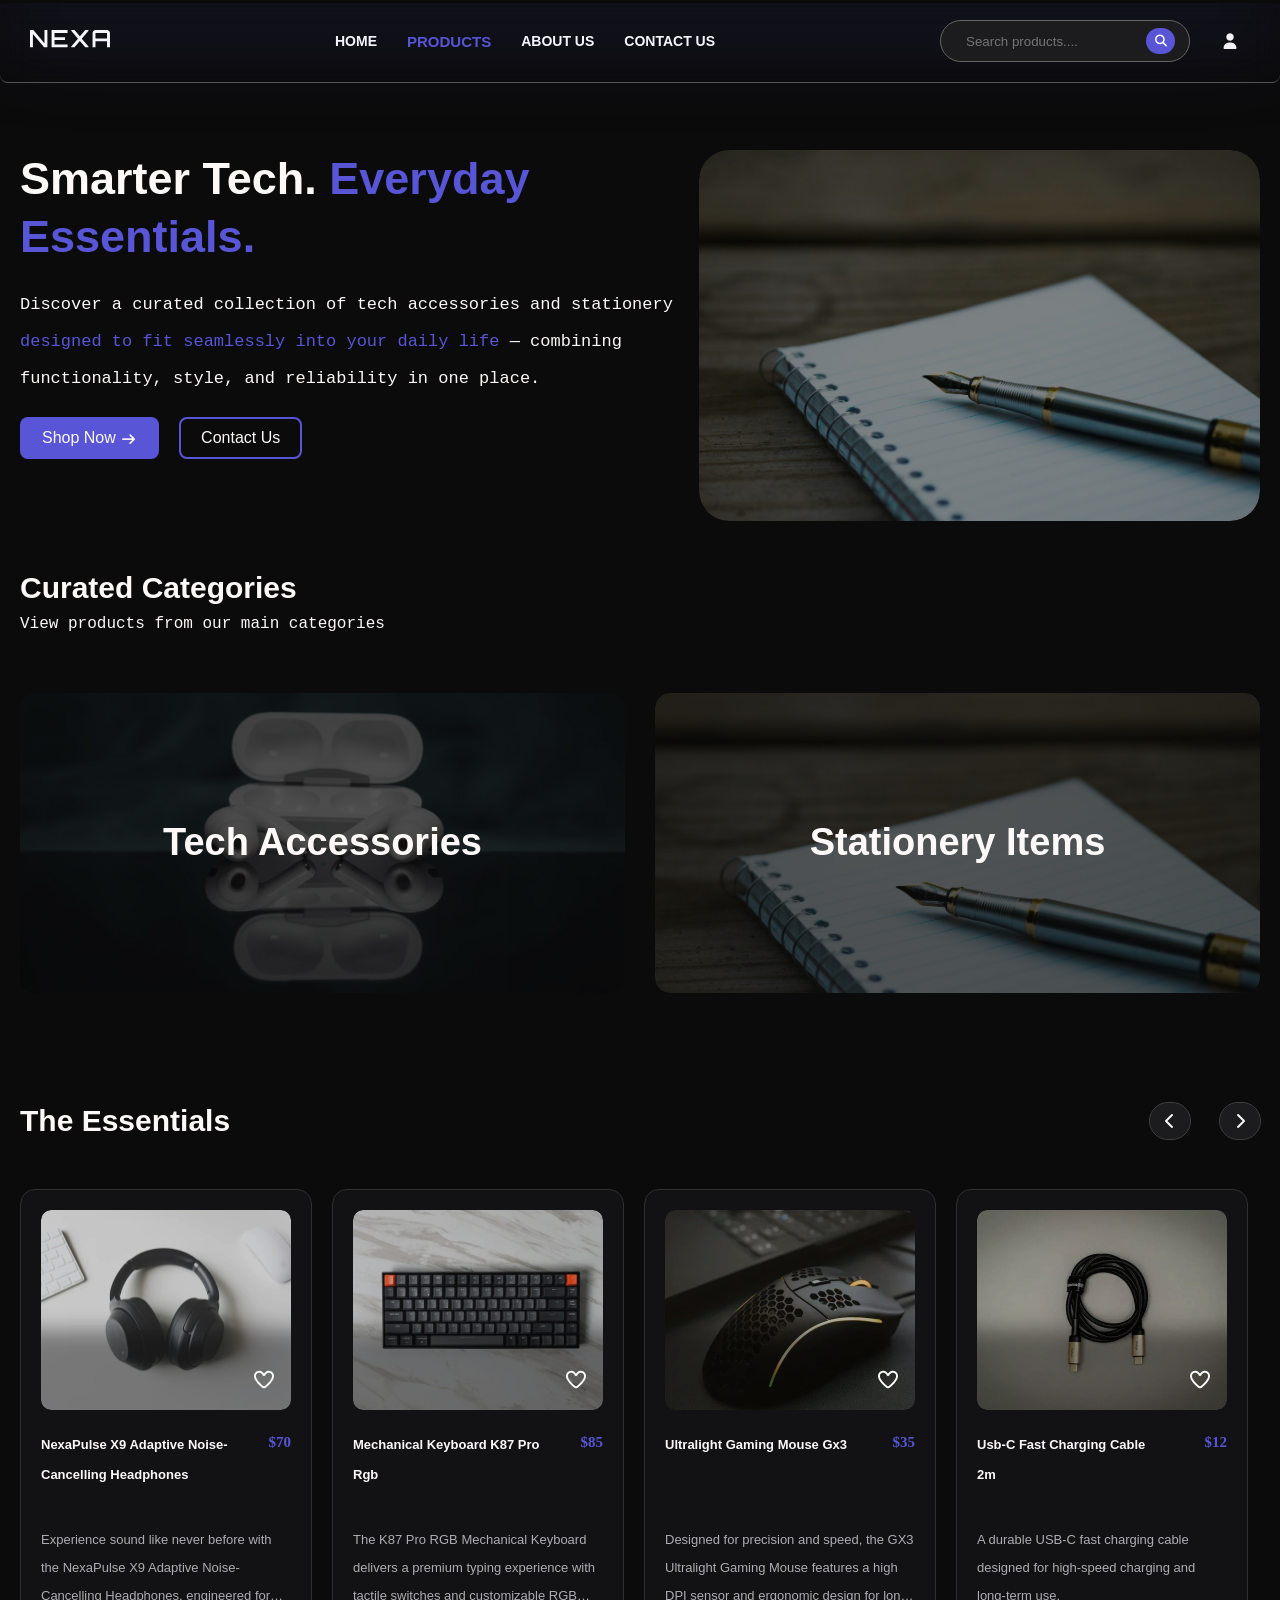
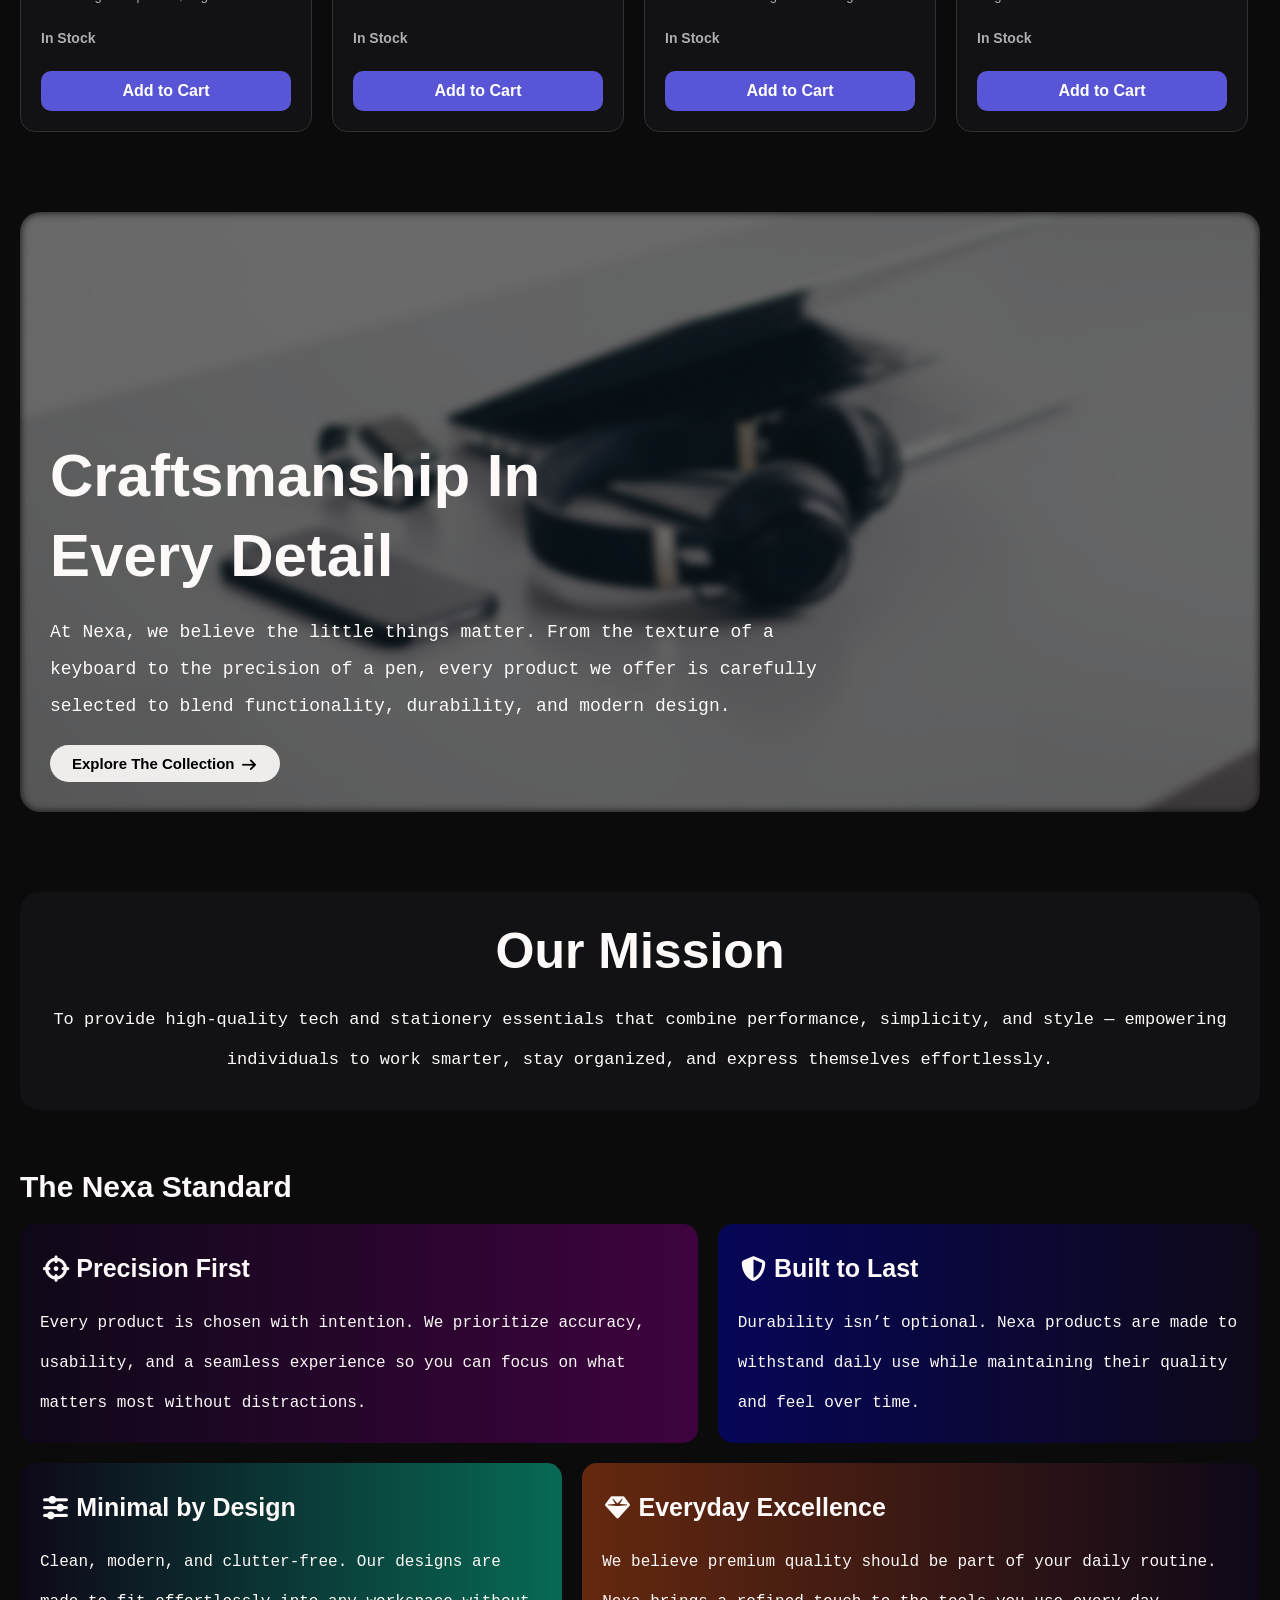
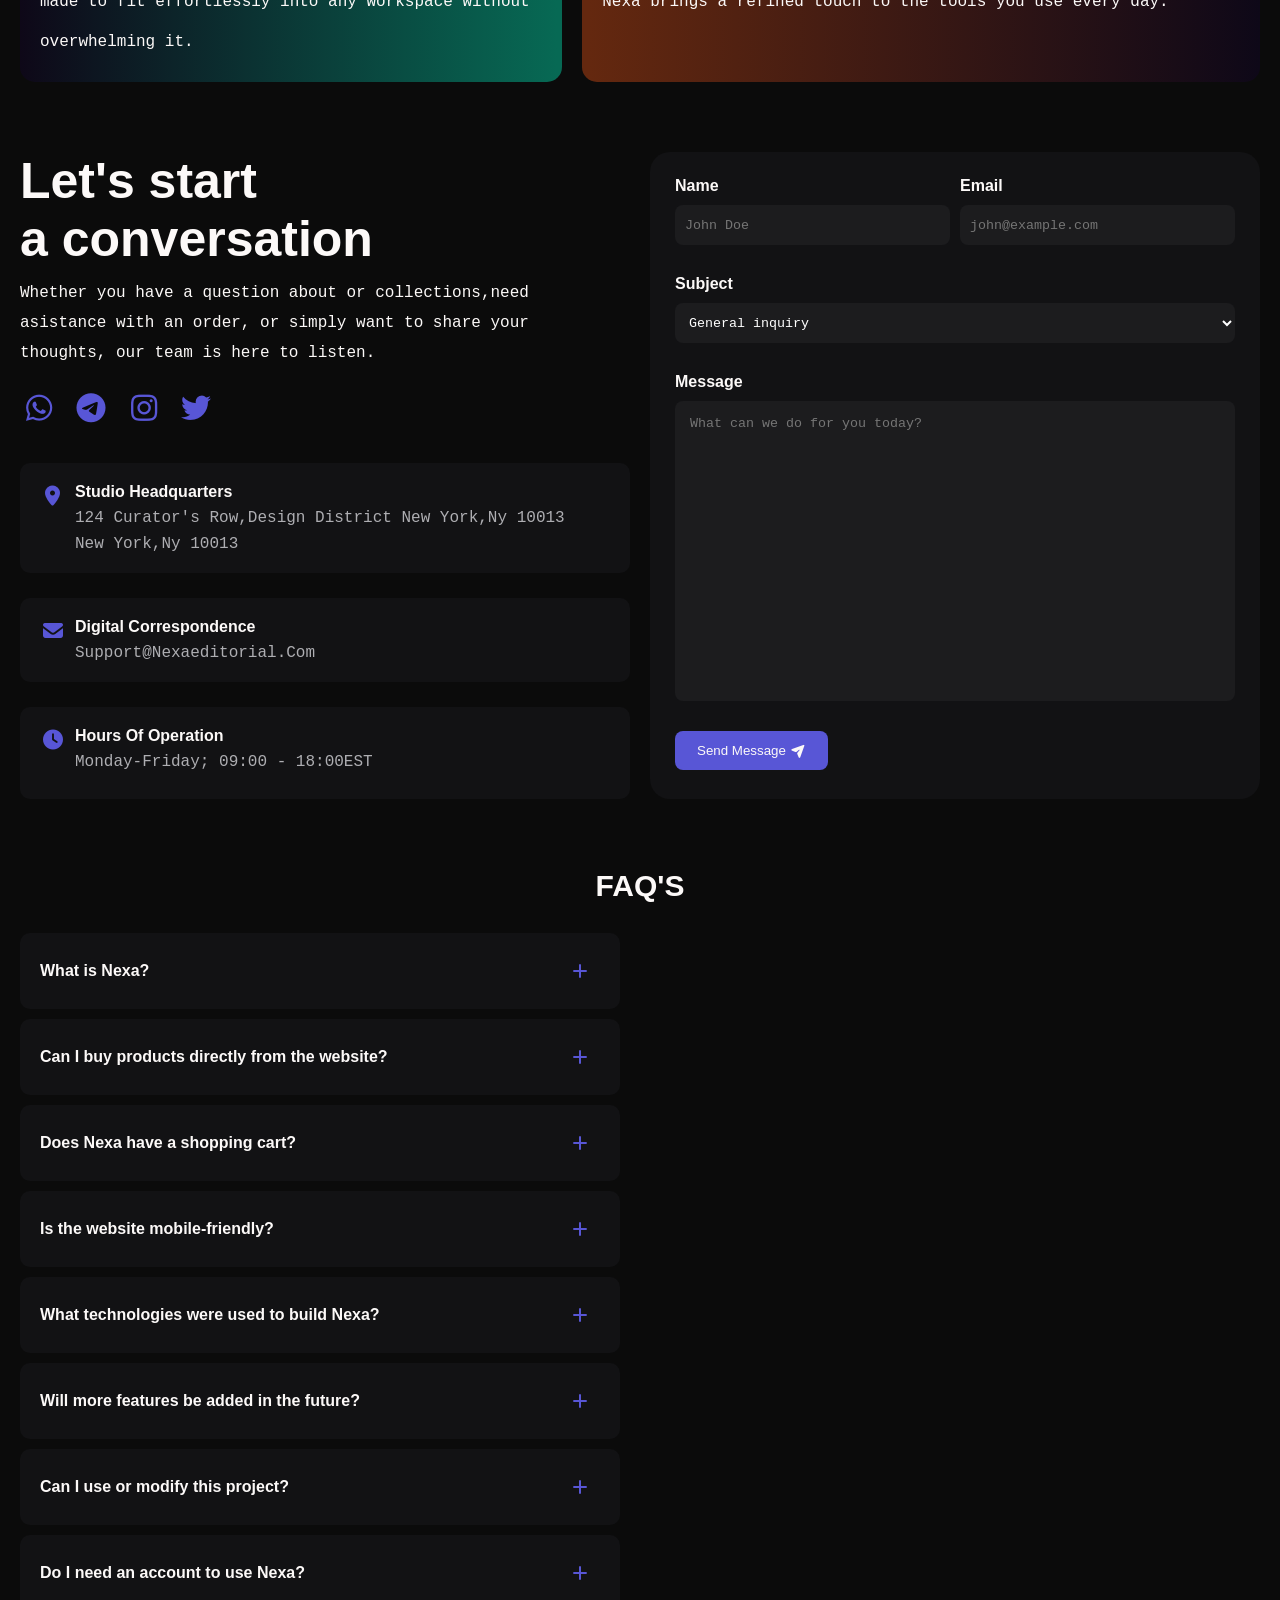
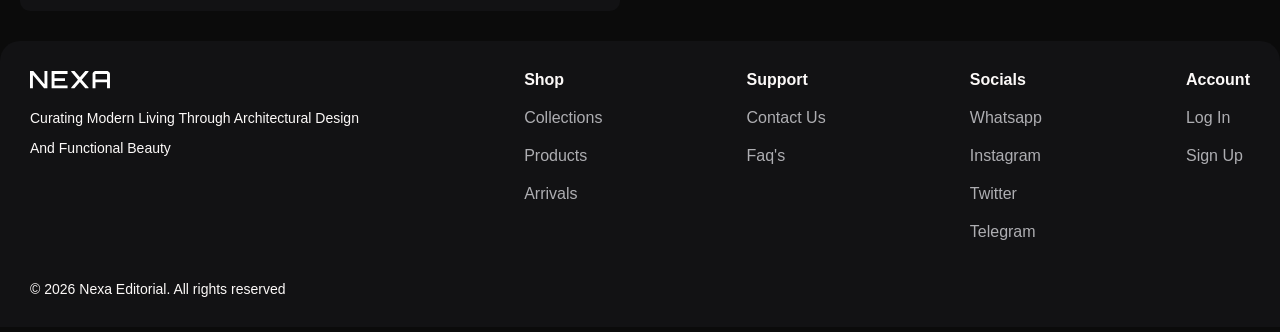
==== index.html @ 54b6c496 "Built sign up authentication system" ====
<!DOCTYPE html>
<html lang="en">

<head>
    <meta charset="UTF-8">
    <meta name="viewport" content="width=device-width, initial-scale=1.0">
    <title>NEXA INDEX</title>
    <link rel="stylesheet" href="FRONTEND/CSS/GLOBAL/style.css">
    <link rel="stylesheet" href="FRONTEND/CSS/GLOBAL/header.css">
    <link rel="stylesheet" href="FRONTEND/CSS/GLOBAL/footer.css">
    <link rel="stylesheet" href="FRONTEND/CSS/GLOBAL/toasts.css">
    <link rel="stylesheet" href="FRONTEND/CSS/CUSTOM/GUEST/index.css">
    <link rel="stylesheet" href="FRONTEND/ASSETS/fontawesome/css/all.min.css">
    <link rel="shortcut icon" href="FRONTEND/ASSETS/IMAGES/favicon-white.svg" type="image/x-icon">
</head>

<body>
    <div class="overlay"></div>
    <header>
        <div class="menu-toggle-mobile"><i class="fas fa-bars"></i></div>
        <div class="top-light"></div>
        <div class="header-left">
            <div class="logo"><a href="index.html"><img src="FRONTEND/ASSETS/IMAGES/nexa-logo.svg" alt=""></a></div>
        </div>
        <div class="header-middle">
            <nav>
                <div class="nav-item" data-section="home">home</div>
                <div class="nav-item" data-section="products">products</div>
                <div class="nav-item" data-section="about-us">about us</div>
                <div class="nav-item" data-section="contact-us">contact us</div>
            </nav>
        </div>
        <div class="header-right">
            <div class="search-bar-container">
                <a class="search-icon-container" href="#">
                    <i class="fas fa-search"></i>
                </a>
                <input type="search" placeholder="Search products...." id="header-search-bar">
            </div>
            <a class="login-icon" href="FRONTEND/PAGES/USER/login.html">
                <i class="fas fa-user"></i>
            </a>
        </div>
    </header>
    <div class="wrapper">
        <main>
            <section id="home-section" data-section="home" class="js-main-sections">
                <div class="left-section">
                    <h1 class="main-header">Smarter Tech. <span>Everyday Essentials.</span></h1>
                    <p class="main-subheader">Discover a curated collection of tech accessories and stationery <span>
                            designed to fit seamlessly into your daily life
                        </span> — combining functionality, style, and reliability in one place.
                    </p>
                    <div class="cta-container">
                        <a class="cta primary-cta" href="FRONTEND/PAGES/USER/login.html">Shop now<i
                                class="fas fa-arrow-right"></i></a>
                        <a class="cta secondary-cta" href="#" id="contact-us-cta">Contact Us</a>
                    </div>
                </div>
                <div class="right-section">
                    <img src="FRONTEND/ASSETS/IMAGES/DESIGN-IMAGES/aaron-burden-xG8IQMqMITM-unsplash.jpg" alt=""
                        class="active-slideshow-image slideshow-images" draggable="false">
                    <img src="FRONTEND/ASSETS/IMAGES/DESIGN-IMAGES/ales-nesetril-Im7lZjxeLhg-unsplash.jpg" alt=""
                        class="slideshow-images" draggable="false">
                    <img src="FRONTEND/ASSETS/IMAGES/DESIGN-IMAGES/christopher-gower-_aXa21cf7rY-unsplash.jpg" alt=""
                        class="slideshow-images" draggable="false">
                    <img src="FRONTEND/ASSETS/IMAGES/DESIGN-IMAGES/indivar-kaushik-gcA0W3OOOts-unsplash.jpg" alt=""
                        class="slideshow-images" draggable="false">
                    <img src="FRONTEND/ASSETS/IMAGES/DESIGN-IMAGES/jeffrey-betts-pUjD3S0XcGc-unsplash.jpg" alt=""
                        class="slideshow-images" draggable="false">
                    <img src="FRONTEND/ASSETS/IMAGES/DESIGN-IMAGES/mert-ceyhan-eSLcqzF707k-unsplash.jpg" alt=""
                        class="slideshow-images" draggable="false">
                    <img src="FRONTEND/ASSETS/IMAGES/DESIGN-IMAGES/mert-ceyhan-LAY19dUD_ro-unsplash.jpg" alt=""
                        class="slideshow-images" draggable="false">
                    <img src="FRONTEND/ASSETS/IMAGES/DESIGN-IMAGES/nerfee-mirandilla-2mBKkeklHbI-unsplash.jpg" alt=""
                        class="slideshow-images" draggable="false">
                    <img src="FRONTEND/ASSETS/IMAGES/DESIGN-IMAGES/omid-armin-gSZCLsE7ysc-unsplash.jpg" alt=""
                        class="slideshow-images" draggable="false">
                    <img src="FRONTEND/ASSETS/IMAGES/DESIGN-IMAGES/rich-tervet-q2GNdFmhxx4-unsplash.jpg" alt=""
                        class="slideshow-images" draggable="false">
                    <img src="FRONTEND/ASSETS/IMAGES/DESIGN-IMAGES/techietech-tech-6ZXP-5-jJts-unsplash.jpg" alt=""
                        class="slideshow-images" draggable="false">
                </div>
            </section>

            <section id="products-section" data-section="products" class="js-main-sections">
                <div id="product-categories-sub-section">
                    <h2 class="section-header">curated categories</h2>
                    <div class="section-subheader">View products from our main categories</div>
                    <div class="product-categories-container">
                        <div class="tech-accessories-container category-container">
                            <img src="FRONTEND/ASSETS/IMAGES/DESIGN-IMAGES/omid-armin-gSZCLsE7ysc-unsplash.jpg" alt=""
                                loading="lazy">
                            <span>tech accessories</span>
                        </div>
                        <div class="line"></div>
                        <div class="stationery-container category-container">
                            <img src="FRONTEND/ASSETS/IMAGES/DESIGN-IMAGES/aaron-burden-xG8IQMqMITM-unsplash.jpg" alt=""
                                loading="lazy">
                            <span>stationery items</span>
                        </div>
                    </div>
                </div>
                <div id="products-grid-sub-section">
                    <div class="section-top">
                        <h3 class="section-header">The Essentials</h3>
                        <div class="grid-controls-container">
                            <div class="arrow" id="arrow-left"><i class="fas fa-chevron-left"></i></div>
                            <div class="arrow" id="arrow-right"><i class="fas fa-chevron-right"></i></div>
                        </div>
                    </div>
                    <div class="products-grid">
                        <div class="product-container">
                            <div class="product-image-container">
                                <img src="FRONTEND/ASSETS/IMAGES/PRODUCT-IMAGES/headphones-3.webp" alt="">
                                <a href="FRONTEND/PAGES/USER/login.html"><i
                                        class="add-to-wishlist-icon far fa-heart"></i></a>
                                <div class="bottom-fade"></div>
                            </div>
                            <div class="product-data-container">
                                <div class="top">
                                    <span class="product-name">nexaPulse x9 adaptive noise-cancelling headphones</span>
                                    <span class="product-price">$70</span>
                                </div>
                                <div class="bottom">
                                    <p class="product-description">
                                        Experience sound like never before with the NexaPulse X9 Adaptive
                                        Noise-Cancelling Headphones, engineered for those who demand precision, depth,
                                        and clarity in every note. Featuring advanced hybrid active noise cancellation,
                                        the X9 intelligently adapts to your environment, filtering out unwanted
                                        background noise whether you're commuting, working, or relaxing at home.
                                    </p>
                                </div>
                            </div>
                            <p class="stock-condition">In Stock</p>
                            <a href="FRONTEND/PAGES/USER/login.html" class="add-to-cart-btn">Add to Cart</a>
                        </div>
                        <div class="product-container">
                            <div class="product-image-container">
                                <img src="FRONTEND/ASSETS/IMAGES/PRODUCT-IMAGES/keyboard-1.webp" alt="">
                                <a href="FRONTEND/PAGES/USER/login.html"><i
                                        class="add-to-wishlist-icon far fa-heart"></i></a>
                                <div class="bottom-fade"></div>
                            </div>
                            <div class="product-data-container">
                                <div class="top">
                                    <span class="product-name">mechanical keyboard k87 pro rgb</span>
                                    <span class="product-price">$85</span>
                                </div>
                                <div class="bottom">
                                    <p class="product-description">
                                        The K87 Pro RGB Mechanical Keyboard delivers a premium typing experience with
                                        tactile switches and customizable RGB lighting. Built for gamers and
                                        professionals alike, it features durable keycaps and a compact layout.
                                    </p>
                                </div>
                            </div>
                            <p class="stock-condition">In Stock</p>
                            <a href="FRONTEND/PAGES/USER/login.html" class="add-to-cart-btn">Add to Cart</a>
                        </div>
                        <div class="product-container">
                            <div class="product-image-container">
                                <img src="FRONTEND/ASSETS/IMAGES/PRODUCT-IMAGES/gaming-mouse-1.webp" alt="">
                                <a href="FRONTEND/PAGES/USER/login.html"><i
                                        class="add-to-wishlist-icon far fa-heart"></i></a>
                                <div class="bottom-fade"></div>
                            </div>
                            <div class="product-data-container">
                                <div class="top">
                                    <span class="product-name">ultralight gaming mouse gx3</span>
                                    <span class="product-price">$35</span>
                                </div>
                                <div class="bottom">
                                    <p class="product-description">
                                        Designed for precision and speed, the GX3 Ultralight Gaming Mouse features a
                                        high DPI sensor and ergonomic design for long sessions.
                                    </p>
                                </div>
                            </div>
                            <p class="stock-condition">In Stock</p>
                            <a href="FRONTEND/PAGES/USER/login.html" class="add-to-cart-btn">Add to Cart</a>
                        </div>
                        <div class="product-container">
                            <div class="product-image-container">
                                <img src="FRONTEND/ASSETS/IMAGES/PRODUCT-IMAGES/type-c-cord-1.webp" alt="">
                                <a href="FRONTEND/PAGES/USER/login.html"><i
                                        class="add-to-wishlist-icon far fa-heart"></i></a>
                                <div class="bottom-fade"></div>
                            </div>
                            <div class="product-data-container">
                                <div class="top">
                                    <span class="product-name">usb-c fast charging cable 2m</span>
                                    <span class="product-price">$12</span>
                                </div>
                                <div class="bottom">
                                    <p class="product-description">
                                        A durable USB-C fast charging cable designed for high-speed charging and
                                        long-term use.
                                    </p>
                                </div>
                            </div>
                            <p class="stock-condition">In Stock</p>
                            <a href="FRONTEND/PAGES/USER/login.html" class="add-to-cart-btn">Add to Cart</a>
                        </div>
                        <div class="product-container">
                            <div class="product-image-container">
                                <img src="FRONTEND/ASSETS/IMAGES/PRODUCT-IMAGES/bluetooth-speaker-1.webp" alt="">
                                <a href="FRONTEND/PAGES/USER/login.html"><i
                                        class="add-to-wishlist-icon far fa-heart"></i></a>
                                <div class="bottom-fade"></div>
                            </div>
                            <div class="product-data-container">
                                <div class="top">
                                    <span class="product-name">portable bluetooth speaker mini bass</span>
                                    <span class="product-price">$55</span>
                                </div>
                                <div class="bottom">
                                    <p class="product-description">
                                        Compact yet powerful, this speaker delivers rich sound and deep bass, perfect
                                        for travel.
                                    </p>
                                </div>
                            </div>
                            <p class="stock-condition">In Stock</p>
                            <a href="FRONTEND/PAGES/USER/login.html" class="add-to-cart-btn">Add to Cart</a>
                        </div>
                        <div class="product-container">
                            <div class="product-image-container">
                                <img src="FRONTEND/ASSETS/IMAGES/PRODUCT-IMAGES/desk-organizer-1.webp" alt="">
                                <a href="FRONTEND/PAGES/USER/login.html"><i
                                        class="add-to-wishlist-icon far fa-heart"></i></a>
                                <div class="bottom-fade"></div>
                            </div>
                            <div class="product-data-container">
                                <div class="top">
                                    <span class="product-name">desk organizer multi compartment</span>
                                    <span class="product-price">$18</span>
                                </div>
                                <div class="bottom">
                                    <p class="product-description">
                                        Multi-compartment organizer to keep your desk neat.
                                    </p>
                                </div>
                            </div>
                            <p class="stock-condition">In Stock</p>
                            <a href="FRONTEND/PAGES/USER/login.html" class="add-to-cart-btn">Add to Cart</a>
                        </div>
                    </div>
                </div>
            </section>

            <section id="about-us-section" data-section="about-us" class="js-main-sections">
                <div id="company-description-sub-section">
                    <img src="FRONTEND/ASSETS/IMAGES/DESIGN-IMAGES/christopher-gower-_aXa21cf7rY-unsplash.jpg"
                        alt="background-image">
                    <p id="company-description-header">craftsmanship in every detail</p>
                    <span id="company-description-sub-header">At Nexa, we believe the little things matter. From the
                        texture of a keyboard to the precision of a pen, every product we offer is carefully selected to
                        blend functionality, durability, and modern design.</span>
                    <a href="#" class="alternate-cta explore-collection-button">explore the collection <i
                            class="fas fa-arrow-right"></i></a>
                </div>
                <div id="our-mission-sub-section">
                    <p>our mission</p>
                    <span>
                        To provide high-quality tech and stationery essentials that combine performance, simplicity, and
                        style — empowering individuals to work smarter, stay organized, and express themselves
                        effortlessly.
                    </span>
                </div>
                <div id="nexa-standard-sub-section">
                    <div class="section-header">the nexa standard</div>
                    <div class="top">
                        <div class="nexa-standard-sub-section-card" id="precision-first-card">
                            <div><i class="fas fa-crosshairs"></i>Precision First</div>
                            <span>Every product is chosen with intention. We prioritize accuracy, usability, and a
                                seamless experience so you can focus on what matters most without distractions.</span>
                        </div>
                        <div class="nexa-standard-sub-section-card" id="built-to-last-card">
                            <div><i class="fas fa-shield-halved"></i>Built to Last</div>
                            <span>Durability isn’t optional. Nexa products are made to withstand daily use while
                                maintaining their quality and feel over time.</span>
                        </div>
                    </div>
                    <div class="bottom">
                        <div class="nexa-standard-sub-section-card" id="minimal-by-design-card">
                            <div><i class="fas fa-sliders"></i>Minimal by Design</div>
                            <span>Clean, modern, and clutter-free. Our designs are made to fit effortlessly into any
                                workspace without overwhelming it.</span>
                        </div>
                        <div class="nexa-standard-sub-section-card" id="everyday-excellence-card">
                            <div><i class="fas fa-gem"></i>Everyday Excellence</div>
                            <span>We believe premium quality should be part of your daily routine. Nexa brings a refined
                                touch to the tools you use every day.</span>
                        </div>
                    </div>
                </div>
            </section>

            <section id="contact-us-section" data-section="contact-us" class="js-main-sections">
                <div class="left-section">
                    <div class="top">
                        <h6 class="contact-us-form-header">
                            Let's start <br> a conversation
                        </h6>
                        <p class="contact-us-form-sub-header">Whether you have a question about or collections,need
                            asistance with an order, or simply want to share your thoughts, our team is here to listen.
                        </p>
                        <div class="contact-brand-icons">
                            <i class="fab fa-whatsapp"></i>
                            <i class="fab fa-telegram"></i>
                            <i class="fab fa-instagram"></i>
                            <i class="fab fa-twitter"></i>
                        </div>
                    </div>
                    <div class="bottom">
                        <div class="contact-field-container">
                            <div class="contact icon"><i class="fas fa-location-dot"></i></div>
                            <div class="contact-field-information">
                                <div class="contact-field-information-header">Studio Headquarters</div>
                                <span>124 curator's row,design district new york,ny 10013</span>
                                <span>new york,ny 10013</span>
                            </div>
                        </div>
                        <div class="contact-field-container">
                            <div class="contact icon"><i class="fas fa-envelope"></i></div>
                            <div class="contact-field-information">
                                <div class="contact-field-information-header">digital correspondence</div>
                                <span>support@nexaeditorial.com</span>
                            </div>
                        </div>
                        <div class="contact-field-container">
                            <div class="contact icon"><i class="fas fa-clock"></i></div>
                            <div class="contact-field-information">
                                <div class="contact-field-information-header">hours of operation</div>
                                <span>monday-friday; 09:00 - 18:00EST</span>
                                <span></span>
                            </div>
                        </div>
                    </div>
                </div>
                <div class="right-section">
                    <form action="#">
                        <div class="form-top">
                            <div class="contact-form-input-field-container">
                                <label for="name">name</label>
                                <input type="text" placeholder="John Doe" required>
                            </div>
                            <div class="contact-form-input-field-container">
                                <label for="email">email</label>
                                <input type="email" placeholder="john@example.com" required>
                            </div>
                        </div>
                        <div class="contact-form-input-field-container">
                            <label for="subject">subject</label>
                            <select name="subjet" id="">
                                <option value="general-inquiry" selected>General inquiry</option>
                                <option value="order-related-issues">Order related issues</option>
                                <option value="issues-logging-in">Issues logging in</option>
                                <option value="site issues">Site issues</option>
                                <option value="payment problems">Payment problems</option>
                                <option value="other">Other</option>
                            </select>
                        </div>
                        <div class="contact-form-input-field-container">
                            <label for="message">message</label>
                            <textarea name="message" id="" placeholder="What can we do for you today?"></textarea>
                        </div>
                        <button type="submit" class="primary-cta cta send-message-btn">send message <i
                                class="fas fa-paper-plane"></i></button>
                    </form>
                </div>
            </section>
            <section id="faqs-section">
                <div class="section-header">FAQ'S</div>
                <div class="faqs-container">
                    <div class="faq-container">
                        <div class="question"><span>What is Nexa?</span><i class="fas fa-plus"></i></div>
                        <div class="answer">Nexa is a simple e-commerce website where users can browse and view tech
                            accessories and stationery products. It was built as a frontend project to practice web
                            development skills.</div>
                    </div>
                    <div class="faq-container">
                        <div class="question"><span>Can I buy products directly from the website?</span><i
                                class="fas fa-plus"></i></div>
                        <div class="answer">Not yet. Nexa is currently a frontend-only project, so payments and real
                            orders are not supported at the moment.</div>
                    </div>
                    <div class="faq-container">
                        <div class="question"><span>Does Nexa have a shopping cart?</span><i class="fas fa-plus"></i>
                        </div>
                        <div class="answer">Yes. Users can add items to a cart, but the functionality is basic and
                            limited as the site is not connected to a real backend or database.</div>
                    </div>
                    <div class="faq-container">
                        <div class="question"><span>Is the website mobile-friendly?</span><i class="fas fa-plus"></i>
                        </div>
                        <div class="answer">Yes. Nexa is designed to be responsive, so it works on mobile, tablet, and
                            desktop screens.</div>
                    </div>
                    <div class="faq-container">
                        <div class="question"><span>What technologies were used to build Nexa?</span><i
                                class="fas fa-plus"></i></div>
                        <div class="answer">Nexa was built using HTML, CSS, and JavaScript without any frameworks.</div>
                    </div>
                    <div class="faq-container">
                        <div class="question"><span>Will more features be added in the future?</span><i
                                class="fas fa-plus"></i></div>
                        <div class="answer">Yes. Planned improvements include adding a backend, user authentication, a
                            database and a complete checkout system including real products.</div>
                    </div>
                    <div class="faq-container">
                        <div class="question"><span>Can I use or modify this project?</span><i class="fas fa-plus"></i>
                        </div>
                        <div class="answer">Yes. This project is open for learning and practice. You can fork it, modify
                            it, and build on top of it.</div>
                    </div>
                    <div class="faq-container">
                        <div class="question"><span>Do I need an account to use Nexa?</span><i class="fas fa-plus"></i>
                        </div>
                        <div class="answer">You can browse products without an account, but Nexa includes a simulated
                            authentication system for login and signup features.</div>
                    </div>
                </div>
            </section>
        </main>
    </div>
    <footer>
        <div class="footer-top">
            <div class="site-summary">
                <div class="logo">
                    <img src="FRONTEND/ASSETS/IMAGES/nexa-logo.svg" alt="">
                </div>
                <div class="title">curating modern living through architectural design and functional beauty</div>
            </div>
            <div class="footer-section">
                <div class="footer-section-header">shop</div>
                <a href="#">collections</a>
                <a href="#">products</a>
                <a href="#">arrivals</a>
            </div>
            <div class="footer-section">
                <div class="footer-section-header">support</div>
                <a href="#">contact us</a>
                <a href="#">faq's</a>
            </div>
            <div class="footer-section">
                <div class="footer-section-header">socials</div>
                <a href="#">whatsapp</a>
                <a href="#">instagram</a>
                <a href="#">twitter</a>
                <a href="#">telegram</a>
            </div>
            <div class="footer-section">
                <div class="footer-section-header">account</div>
                <a href="#">log in</a>
                <a href="#">sign up</a>
            </div>
        </div>
        <div class="footer-bottom">
            <div class="copyright">© <span class="current-year">2026</span> Nexa Editorial. All rights reserved</div>
        </div>
    </footer>

    <!--TOAST-->
    <div class="toast-container">
        <div class="toast-background"></div>
        <div class="toast-icon">
            <i class="fas fa-check"></i>
        </div>
        <div class="toast-data">
            <div class="toast-header"></div>
            <div class="toast-message"></div>
        </div>
    </div>

    <script src="FRONTEND/SCRIPTS/app.js" type="module"></script>
</body>

</html>
---- FRONTEND/CSS/GLOBAL/style.css ----
:root {
    --primary-color: #5856D6;
    --secondary-color: #3F3BBD;
    --primary-background: #0B0B0B;
    --secondary-background: #121214;
    --surface-color: #1C1C1E;
    --primary-text-color: #FCF9F8;
    --secondary-text-color: #AEAEB2;
    --disabled-text: #636366;
    --success-color: #34C759;
    --danger-color: #FF3B30;
    --warning-color: #FF9500;
    --primary-font-family: inter, sans-serif;
    --secondary-font-family: poppins, monospace;
    --general-transition: all 0.2s ease-in-out;
}

* {
    box-sizing: border-box;
}

body {
    margin: 0;
    padding: 0;
    background-color: rgb(0, 3, 17);
    background-color: var(--primary-background);
    color: var(--primary-text-color);
    font-family: var(--primary-font-family);
}

body::-webkit-scrollbar {
    width: 3px;
}

body::-webkit-scrollbar-thumb {
    background-color: var(--primary-color);
    border-radius: 20px 0 0 20px;
}

body::-webkit-scrollbar-thumb:hover {
    background-color: var(--secondary-color);
}

.wrapper {
    max-width: 1300px;
    margin: 0 auto;
}

a {
    text-decoration: none;
}

h1,
h2,
h3,
h4,
h5,
h6,
p {
    margin: 0;
}

/*Primary buttons are used in auth forms*/
.primary-button {
    display: flex;
    align-items: center;
    justify-content: center;
    text-align: center;
    background: none;
    border: none;
    color: var(--primary-text-color);
    text-transform: capitalize;
    padding: 10px 20px;
    background-color: var(--primary-color);
    border-radius: 8px;
    font-weight: 700;
    transition: var(--general-transition);
}

.primary-button:hover {
    background-color: var(--secondary-color);
}


.cta {
    border-radius: 8px;
    background: none;
    border: none;
    padding: 10px 20px;
    color: var(--primary-text-color);
    transition: var(--general-transition);
    color: var(--primary-text-color);
    text-transform: capitalize;
    display: flex;
    align-items: center;
    gap: 5px;
    width: fit-content;
    cursor: pointer;
}

.primary-cta {
    background-color: var(--primary-color);
    padding: 12px 22px;
}

.primary-cta:hover {
    gap: 8px;
    background-color: var(--secondary-color);
    translate: 5px 0;
}

.primary-cta i {
    font-size: 13px;
    margin-top: 3px;
}

.secondary-cta {
    border: 2px solid var(--primary-color);
}

.secondary-cta:hover {
    background-color: var(--surface-color);
}

.alternate-cta {
    text-transform: capitalize;
    display: flex;
    align-items: center;
    justify-content: center;
    padding: 10px 22px;
    background-color: rgb(239, 236, 236);
    color: black;
    border-radius: 200px;
    font-weight: 600;
    width: fit-content;
    font-size: 15px;
    gap: 6px;
    transition: var(--general-transition);
    cursor: pointer;
}

.alternate-cta:hover {
    translate: 5px 0;
    background-color: white;
}

.overlay {
    position: fixed;
    left: 0;
    right: 0;
    top: 0;
    bottom: 0;
    height: 100vh;
    pointer-events: none;
    z-index: 90;
    opacity: 0;
    transition: var(--general-transition);
}

.overlay-active {
    pointer-events: all;
    opacity: 0.6;
    background-color: black;
}





/*
Media Queries
First Breakpoint: 1024px
Second Breakpoint: 768px
Third Breakpoint: 550px
Last Breakpoint: 370px
*/
---- FRONTEND/CSS/GLOBAL/header.css ----
header {
    display: flex;
    justify-content: space-between;
    align-items: center;
    width: 100vw;
    border-bottom: 1px solid rgb(85, 83, 83);
    border-radius: 0 0 8px 8px;
    padding: 20px 30px;
    position: fixed;
    background: transparent;
    backdrop-filter: blur(15px);
    z-index: 100;
    opacity: 1;
    top: 0;
    transition: all 0.3s ease-in-out;
}

.header-hidden {
    top: -100px;
    opacity: 0;
}

.menu-toggle-mobile {
    display: none;
}

.top-light {
    position: absolute;
    top: 0;
    left: 0;
    right: 0;
    height: 3px;
    box-shadow: 0px 6px 100px 3px var(--primary-color);
}

nav {
    display: flex;
    align-items: center;
    gap: 30px;
}

.nav-item {
    text-transform: uppercase;
    font-weight: 700;
    font-size: 14px;
    transition: var(--general-transition);
    cursor: pointer;
}

.nav-item {
    color: white;
    transition: var(--general-transition);
}

.nav-item:hover {
    color: var(--primary-color);
    font-size: 15px;
}

.active-nav-item {
    color: var(--primary-color);
    font-size: 15px;
}

.header-right {
    display: flex;
    align-items: center;
    gap: 20px;
}

.search-bar-container {
    display: flex;
    align-items: center;
    position: relative;
}

.search-icon-container {
    right: 15px;
    position: absolute;
    font-size: 11px;
    opacity: 1;
    display: flex;
    justify-content: center;
    align-items: center;
    background-color: var(--primary-color);
    padding: 7px;
    border-radius: 200px;
    z-index: 20;
    font-size: 12px;
    cursor: pointer;
    transition: var(--general-transition);
    color: white;
}

.search-icon-container:hover {
    background-color: var(--secondary-color);
}

.search-bar-container input {
    background: none;
    border: none;
    height: 42px;
    width: 250px;
    background-color: var(--surface-color);
    color: var(--primary-text-color);
    padding-left: 25px;
    border-radius: 100px;
    border: 1px solid rgb(101, 101, 101);
    padding-right: 60px;
    appearance: none;
}

.search-bar-container input::-webkit-search-cancel-button {
    display: none;
}

.search-bar-container input:focus {
    outline: 2px solid var(--primary-color);
    border: none;
}

.login-icon {
    padding: 10px;
    border-radius: 200px;
    display: flex;
    justify-content: center;
    align-items: center;
    transition: var(--general-transition);
    cursor: pointer;
    color: var(--primary-text-color);
}

.login-icon:hover {
    background-color: var(--primary-color);
}


/*MEDIA QUERIES*/
@media(max-width:1024px) {
    header {
        padding: 10px 20px;
    }

    header .logo {
        display: none;
    }

    nav {
        position: fixed;
        left: 0;
        top: 0;
        height: 100vh;
        flex-direction: column;
        gap: 20px;
        background-color: var(--secondary-background);
        width: 180px;
        align-items: start;
        padding: 20px;
        border-radius: 0 8px 8px 0;
        z-index: 200;
        translate: -200px 0;
        transition: all 0.3s ease-in-out;
    }

    .nav-active {
        translate: 0 0;
    }

    .nav-item {
        text-align: left;
        padding: 20px;
        border-radius: 10px;
        font-size: 15px;
        width: 100%;
        padding: 15px;
        background-color: var(--surface-color);
        font-size: 13px;
    }

    .active-nav-item {
        text-align: left;
        font-size: 14px;
    }

    .active-nav-item:hover {
        font-size: 14px;
    }

    .menu-toggle-mobile {
        display: flex;
    }

    .header-right {
        gap: 10px;
    }

    .search-bar-container input {
        width: 200px;
        height: 40px;
    }
}

@media(max-width:768px) {
    .search-icon-container {
        display: none;
    }

    .search-bar-container input {
        padding-right: 20px;
    }
}
---- FRONTEND/CSS/GLOBAL/footer.css ----
footer{
    display: flex;
    flex-direction: column;
    width: 100%;
    background-color: var(--secondary-background);
    padding: 30px;
    border-radius: 20px 20px 0 0;
}
.footer-top{
    display: flex;
    justify-content: space-between;
    align-items: top;
}
.footer-bottom{
    margin-top: 40px;
    font-size: 14px;
}
.logo img{
    width: 80px;
}
.title{
    text-transform: capitalize;
    margin-top: 10px;
    max-width: 350px;
    line-height: 30px;
    font-size: 14px;
}
.footer-section{
    display: flex;
    flex-direction: column;
    gap: 20px;
}
.footer-section-header{
    font-weight: 700;
    text-transform: capitalize;
}
.footer-section a{
    color: var(--secondary-text-color);
    text-transform: capitalize;
    transition: var(--general-transition);
}
.footer-section a:hover{
    color: var(--primary-text-color);
}


@media(max-width:900px){
    .footer-top{
        flex-direction: column;
        gap: 30px;
    }
}
---- FRONTEND/CSS/GLOBAL/toasts.css ----
.toast-container {
    display: flex;
    align-items: center;
    position: fixed;
    bottom: 20px;
    right: 20px;
    padding: 15px;
    border-radius: 10px;
    background: transparent;
    backdrop-filter: blur(10px);
    gap: 14px;
    z-index: 20;
    opacity: 0;
    pointer-events: none;
    translate: 20px 0;
    transition: all 0.3s ease-in-out;
    border-radius: 0;
}

.toast-active {
    opacity: 1;
    translate: 0 0;
    border-radius: 10px;
}

.toast-background {
    position: absolute;
    top: 0;
    width: 100%;
    height: 100%;
    border-radius: 10px;
    z-index: -2;
    opacity: 0.6;
    left: 0;
}

.toast-icon {
    font-size: 14px;
    padding: 8px 7px;
    display: flex;
    align-items: center;
    justify-content: center;
    border-radius: 1000px;
    border: 2px solid white;
}

.toast-data {
    display: flex;
    flex-direction: column;
    gap: 4px;
}

.toast-header {
    font-weight: 700;
    font-size: 16px;
}

.toast-message {
    font-size: 14px;
    font-weight: 400;
    max-width: 300px;
    text-overflow: ellipsis;
    overflow: hidden;
}

.success-toast {
    border: 2px solid var(--success-color);

    .toast-background {
        background-color: var(--success-color);
    }
}

.danger-toast {
    border: 2px solid var(--danger-color);

    .toast-background {
        background-color: var(--danger-color);
    }
}

.warning-toast {
    border: 2px solid var(--warning-color);

    .toast-background {
        background-color: var(--warning-color);
    }
}
---- FRONTEND/CSS/CUSTOM/GUEST/index.css ----
main {
    padding: 150px 20px 30px 20px;
}

#home-section {
    display: flex;
    align-items: top;
    gap: 20px;
}

#home-section .left-section {
    display: flex;
    flex-direction: column;
    gap: 20px;
    width: 100%;
}

.main-header {
    font-size: 45px;
    line-height: 58px;
}

.main-header span {
    color: var(--primary-color);
}

.main-subheader {
    font-family: var(--secondary-font-family);
    font-size: 17px;
    line-height: 37px;
    font-weight: 400;
}

.main-subheader span {
    color: var(--primary-color);
}

.cta-container {
    display: flex;
    align-items: center;
    gap: 20px;
}

#home-section .right-section {
    width: 85%;
    height: 370.812px;
    display: flex;
    justify-content: end;
    align-items: top;
    overflow: hidden;
    border-radius: 30px;
}

#home-section .right-section::-webkit-scrollbar {
    display: none;
}

.slideshow-images {
    width: 100%;
    height: 100%;
    object-fit: cover;
    border-radius: 30px;
    opacity: 0;
    user-select: none;
    opacity: 0;
    position: fixed;
    pointer-events: none;
    height: 371px;
    width: 100%;
    right: 20px;
    top: 20px;
    translate: 10px 0;
}

.active-slideshow-image {
    transition: all 0.6s ease-in-out;
    opacity: 0.5;
    position: static;
    pointer-events: all;
    translate: 0 0;
    width: 100%;
    height: 100%;
    translate: 0 0;
}

#home-section .right-section img:hover {
    scale: 1.2;
    opacity: 0.7;
}


#products-section {
    display: flex;
    flex-direction: column;
    gap: 110px;
    margin-top: 50px;
}

.section-header {
    font-size: 30px;
    text-transform: capitalize;
    font-weight: 700;
}

.section-subheader {
    font-family: var(--secondary-font-family);
    font-size: 16px;
    margin-top: 10px;
    font-weight: 300;
}

.product-categories-container {
    display: flex;
    justify-content: space-between;
    margin-top: 60px;
    gap: 30px;
    align-items: center;
}

.category-container {
    width: 100%;
    height: 300px;
    border-radius: 15px;
    overflow: hidden;
    position: relative;
    display: flex;
    justify-content: center;
    align-items: center;
}

.category-container img {
    width: 100%;
    height: 100%;
    object-fit: cover;
    border-radius: 15px;
    position: absolute;
    z-index: -2;
    opacity: 0.3;
    transition: all 0.4s ease-in-out;
}

.category-container:hover {
    img {
        opacity: 0.5;
        scale: 1.2;
    }
}

.line {
    display: none;
}

.category-container span {
    text-transform: capitalize;
    text-align: center;
    font-size: 38px;
    font-weight: 30px;
    font-weight: 700;
}

#products-grid-sub-section {
    display: flex;
    flex-direction: column;
    gap: 50px;
}

#products-grid-sub-section .section-top {
    display: flex;
    justify-content: space-between;
    align-items: center;
}

.grid-controls-container {
    display: flex;
    align-items: center;
    gap: 30px;
}

.grid-controls-container .arrow {
    display: flex;
    align-items: center;
    justify-content: center;
    padding: 10px;
    background-color: var(--surface-color);
    border-radius: 200px;
    outline: 1px solid rgb(66, 65, 65);
    cursor: pointer;
    transition: var(--general-transition);
}

.grid-controls-container .arrow:hover {
    background-color: var(--primary-color);
    outline: none;
}

.products-grid {
    display: flex;
    gap: 20px;
    overflow-x: scroll;
    justify-content: start;
    width: 100%;
    align-items: top;
}

.products-grid::-webkit-scrollbar {
    display: none;
}

.product-container {
    display: flex;
    flex-direction: column;
    gap: 20px;
    padding: 20px;
    background-color: var(--secondary-background);
    border-radius: 15px;
    border: 1px solid rgb(49, 48, 48);
}

.product-image-container {
    width: 100%;
    position: relative;
    overflow: hidden;
    border-radius: 10px;
    height: fit-content;
    height: 200.521px;
}

.product-image-container:hover {
    .bottom-fade {
        height: 0;
        opacity: 0;
    }

    img {
        scale: 1.2;
    }
}

.product-image-container a {
    color: white;
}

.add-to-wishlist-icon {
    position: absolute;
    bottom: 20px;
    right: 15px;
    z-index: 4;
    font-size: 20px;
    cursor: pointer;
    transition: all 0.3s ease-in-out;
}

.bottom-fade {
    position: absolute;
    bottom: 0;
    left: 0;
    right: 0;
    opacity: 0;
    opacity: 1;
    background-color: black;
    height: 50px;
    opacity: 0.4;
    box-shadow: 0px -10px 20px 20px black;
    transition: all 0.3s ease-in-out;
}

.product-image-container img {
    width: 100%;
    height: 100%;
    border-radius: 10px;
    object-fit: cover;
    opacity: 0.8;
    transition: all 0.3s ease-in-out;
}

.product-data-container {
    display: flex;
    flex-direction: column;
    gap: 10px;
}

.product-data-container .top {
    display: flex;
    justify-content: space-between;
    align-items: top;
    gap: 5px;
}

.product-name {
    text-transform: capitalize;
    font-weight: 600;
    max-width: 76%;
    line-height: 30px;
    font-size: 13px;
    height: 60px;
    display: -webkit-box;
    -webkit-line-clamp: 2;
    -webkit-box-orient: vertical;
    overflow: hidden;
}

.product-price {
    margin-top: 4px;
    /*To allign price and name because of space added to top of product name by line height*/
    font-size: 15px;
    font-family: poppins;
    color: var(--primary-color);
    font-weight: 700;
}

.product-description {
    font-size: 13px;
    line-height: 28px;
    display: -webkit-box;
    -webkit-line-clamp: 3;
    -webkit-box-orient: vertical;
    overflow: hidden;
    font-weight: 500;
    color: var(--secondary-text-color);
    margin-top: 6px;
    height: 84px;
    min-width: 250px;
}

.stock-condition {
    font-size: 14px;
    color: var(--secondary-text-color);
    font-weight: 700;
}

.add-to-cart-btn {
    width: 100%;
    height: 40px;
    display: flex;
    justify-content: center;
    align-items: center;
    border-radius: 10px;
    background-color: var(--surface-color);
    color: white;
    text-align: center;
    margin-top: 5px;
    font-weight: 600;
    background-color: var(--primary-color);
    transition: var(--general-transition);
    cursor: pointer;
}

.add-to-cart-btn:hover {
    background-color: var(--secondary-color);
}

#about-us-section {
    display: flex;
    flex-direction: column;
    gap: 50px;
    margin-top: 80px;
}

#company-description-sub-section {
    display: flex;
    justify-content: start;
    width: 100%;
    position: relative;
    height: 600px;
    border-radius: 20px;
    overflow: hidden;
    flex-direction: column;
    padding: 30px;
    transition: var(--general-transition);
}

#company-description-sub-section:hover {
    img {
        filter: blur(0px);
    }
}

#company-description-sub-section img {
    position: absolute;
    width: 100%;
    height: 100%;
    object-fit: cover;
    border-radius: 20px;
    opacity: 0.4;
    left: 0;
    right: 0;
    top: 0;
    bottom: 0;
    z-index: -1;
    filter: blur(4px);
    transition: var(--general-transition);
}

#company-description-sub-section p {
    text-transform: capitalize;
    font-weight: 700;
    font-size: 60px;
    max-width: 600px;
    margin-top: auto;
    line-height: 80px;
}

#company-description-sub-section span {
    font-size: 18px;
    font-family: var(--secondary-font-family);
    margin-top: 18px;
    line-height: 37px;
    max-width: 800px;
}

.explore-collection-button {
    margin-top: 20px;
    transition: var(--general-transition);
}

.explore-collection-button i {
    margin-top: 3px;
    font-size: 14px;
    transition: var(--general-transition);
}

.explore-collection-button:hover {
    i {
        translate: 5px 0;
    }
}

#our-mission-sub-section {
    display: flex;
    flex-direction: column;
    justify-content: center;
    align-items: center;
    text-align: center;
    margin-top: 30px;
    gap: 20px;
    background-color: var(--secondary-background);
    border-radius: 20px;
    padding: 30px 20px;
}

#our-mission-sub-section p {
    font-size: 50px;
    text-transform: capitalize;
    font-weight: 700;
}

#our-mission-sub-section span {
    font-size: 17px;
    line-height: 40px;
    font-weight: 500;
    font-family: var(--secondary-font-family);
}

#nexa-standard-sub-section {
    margin-top: 10px;
}

#nexa-standard-sub-section .top {
    margin-top: 20px;
    display: grid;
    grid-template-columns: 1fr 0.8fr;
    gap: 20px;
}

.nexa-standard-sub-section-card {
    display: flex;
    flex-direction: column;
    gap: 10px;
    padding: 20px;
    padding-top: 30px;
    border-radius: 15px;
}

.nexa-standard-sub-section-card div {
    font-size: 25px;
    font-weight: 700;
    display: flex;
    align-items: center;
    gap: 5px;
}

.nexa-standard-sub-section-card span {
    line-height: 40px;
    margin-top: 10px;
    font-family: var(--secondary-font-family);
}

#nexa-standard-sub-section .bottom {
    display: grid;
    grid-template-columns: 0.8fr 1fr;
    gap: 20px;
}

#precision-first-card {
    background: linear-gradient(to left, rgb(62, 3, 62) 1%, rgb(14, 8, 24) 100%)
}

#built-to-last-card {
    background: linear-gradient(to right, rgb(6, 6, 87) 1%, rgb(14, 8, 24) 100%);
}

#minimal-by-design-card {
    background: linear-gradient(to left, rgb(7, 105, 84) 1%, rgb(14, 8, 24) 100%)
}

#everyday-excellence-card {
    background: linear-gradient(to right, rgb(100, 40, 15) 1%, rgb(14, 8, 24) 100%);
}

#nexa-standard-sub-section .bottom {
    margin-top: 20px;
}

#contact-us-section {
    display: grid;
    grid-template-columns: 1fr 1fr;
    justify-content: space-between;
    gap: 20px;
    margin-top: 70px;
}

#contact-us-section .left-section {
    display: flex;
    flex-direction: column;
    gap: 20px;
}

#contact-us-section .left-section .top {
    display: flex;
    flex-direction: column;
}

.contact-us-form-header {
    font-size: 50px;
    font-weight: 700;
}

.contact-us-form-sub-header {
    font-size: 16px;
    margin-top: 10px;
    font-family: var(--secondary-font-family);
    line-height: 30px;
    max-width: 600px;
}

.contact-brand-icons {
    margin-top: 25px;
    display: flex;
    align-items: center;
    gap: 15px;
}

.contact-brand-icons i {
    font-size: 30px;
    color: var(--primary-color);
    transition: var(--general-transition);
    cursor: pointer;
}

.contact-brand-icons i:hover {
    filter: drop-shadow(0px 0px 20px var(--primary-color));
    translate: 0 -6px;
    scale: 1.03;
}

.bottom {
    display: flex;
    flex-direction: column;
    gap: 25px;
    margin-top: 20px;
}

.contact-field-container {
    display: flex;
    align-items: top;
    gap: 10px;
    padding: 20px;
    background-color: var(--secondary-background);
    border-radius: 10px;
}

.contact-field-container i {
    font-size: 20px;
    margin-top: 3px;
    color: var(--primary-color);
}

.contact-field-information {
    display: flex;
    flex-direction: column;
    gap: 8px;
}

.contact-field-information-header {
    font-weight: 700;
    text-transform: capitalize;
}

.contact-field-information span {
    font-family: var(--secondary-font-family);
    text-transform: capitalize;
    color: var(--secondary-text-color);
    font-weight: 500;
}

#contact-us-section form {
    width: 100%;
    height: 100%;
    background-color: var(--secondary-background);
    padding: 25px;
    border-radius: 20px;
    display: flex;
    flex-direction: column;
    gap: 30px;
    max-width: 708px;
}

#contact-us-section form .form-top {
    display: grid;
    align-items: center;
    gap: 10px;
    grid-template-columns: 1fr 1fr;
}

.contact-form-input-field-container {
    display: flex;
    flex-direction: column;
    gap: 10px;
    width: 100%;
}

.contact-form-input-field-container label {
    text-transform: capitalize;
    color: var(--primary-text-color);
    font-weight: 600;
}

.contact-form-input-field-container input,
select,
textarea {
    background: none;
    border: none;
    background: var(--surface-color);
    color: rgb(255, 255, 255);
    height: 40px;
    border-radius: 8px;
    padding-left: 10px;
    width: 100%;
    transition: var(--general-transition);
    font-family: var(--secondary-font-family);
}

.contact-form-input-field-container textarea {
    height: 300px;
    padding: 15px;
    resize: none;
}

.contact-form-input-field-container input:focus,
.contact-form-input-field-container select:focus,
.contact-form-input-field-container textarea:focus {
    outline: none;
    outline: 2px solid var(--primary-color);
}

.send-message-btn i {
    font-size: 12px;
}

#faqs-section {
    margin-top: 70px;
}

#faqs-section .section-header {
    text-align: center;
}

.faqs-container {
    display: flex;
    flex-direction: column;
    gap: 10px;
    justify-self: center;
    margin-top: 30px;
}

.faq-container {
    display: flex;
    flex-direction: column;
    background-color: var(--secondary-background);
    padding: 20px;
    border-radius: 10px;
    width: 600px;
    transition: all 0.3s ease-in-out;
}

.question {
    display: flex;
    align-items: center;
    justify-content: space-between;
    font-weight: 600;
    width: 100%;
    transition: all 0.3s ease-in-out;
}

.question span {
    max-width: 95%;
    white-space: nowrap;
    text-overflow: ellipsis;
    overflow: hidden;
}

.question i {
    padding: 10px 20px;
    border-radius: 5px;
    display: flex;
    justify-content: center;
    align-items: center;
    transition: var(--general-transition);
    cursor: pointer;
    color: var(--primary-color);
}

.question i:hover {
    background-color: var(--surface-color);
}

.answer {
    height: 0px;
    width: 100%;
    margin-top: 10px;
    font-family: var(--secondary-font-family);
    line-height: 40px;
    position: fixed;
    transition: all 0.3s ease-in-out;
    opacity: 0;
    color: var(--secondary-text-color);
}

.faq-active {
    transition: all 0.3s ease-in-out;

    .question {
        border-bottom: 1px solid rgb(82, 79, 79);
    }

    .answer {
        height: 100%;
        position: static;
        opacity: 1;
    }
}

















@media(max-width:1024px) {
    #home-section {
        flex-direction: column;
        align-items: center;
        gap: 30px;
    }

    #home-section .left-section {
        text-align: center;
    }

    .cta-container {
        justify-content: center;
        margin-top: 20px;
    }

    .slideshow-images {
        opacity: 0.5;
        position: relative;
        pointer-events: all;
        translate: 0 0;
        width: 100%;
        height: 100%;
    }

    #home-section .right-section {
        display: flex;
        align-items: center;
        justify-content: start;
        overflow: scroll;
        gap: 40px;
        width: 100%;
        border-radius: 0;
        padding: 0 20px;
        margin-top: 40px;
    }

    #home-section .right-section img {
        width: 300px;
        height: 300px;
        transition: all 0.4s ease-in-out;
    }

    #home-section .right-section img:hover {
        width: 120%;
        scale: 1;
    }
}

@media(max-width:900px) {
    #contact-us-section {
        grid-template-columns: 1fr;
    }

    #contact-us-section .right-section {
        margin-top: 20px;
    }
}

@media (max-width:768px) {
    #products-section {
        margin-top: 80px;
    }

    .product-categories-container {
        flex-direction: column;
        row-gap: 40px;
    }

    .line {
        display: flex;
        justify-content: center;
        align-items: center;
        width: 80%;
        height: 2px;
        border-radius: 20;
        background-color: rgb(143, 139, 139);
    }

    .category-container span {
        font-size: 25px;
    }

    .grid-controls-container {
        display: none;
    }

    #products-grid-sub-section {
        gap: 30px;
    }

    .products-grid {
        display: grid;
        grid-template-columns: repeat(auto-fit, minmax(300px, 1fr));
        overflow: hidden;
        align-items: center;
    }

    .product-description {
        min-width: 20px;
    }

    #nexa-standard-sub-section .top {
        grid-template-columns: 1fr;
    }

    #nexa-standard-sub-section .bottom {
        grid-template-columns: 1fr;
    }

    .faqs-container {
        width: 100%;
    }

    .faq-container {
        width: 100%;
    }

    .faq-container .question span {
        font-size: 14px;
        max-width: 70%;
    }

    .answer {
        font-size: 14px;
        line-height: 30px;
    }
}

@media(max-width:550px) {
    main {
        padding: 100px 20px 20px 20px;
    }

    .main-header {
        font-size: 30px;
    }

    .main-subheader {
        font-size: 15px;
    }

    #home-section .right-section img {
        width: 240px;
        height: 240px;
    }

    .section-header {
        font-size: 20px;
    }

    .section-subheader {
        font-size: 14px;
        margin-top: 15px;
    }

    .product-categories-container {
        margin-top: 40px;
    }

    #company-description-sub-section {
        padding-bottom: 30px;
        height: 500px;
    }

    #company-description-sub-section p {
        font-size: 30px;
        max-width: 350px;
        line-height: 50px;
    }

    #company-description-sub-section span {
        font-size: 14px;
        margin-top: 10px;
    }

    #our-mission-sub-section p {
        font-size: 30px;
    }

    #our-mission-sub-section p span {
        font-size: 14px;
    }

    .nexa-standard-sub-section-card div {
        font-size: 20px;
    }

    .contact-us-form-header {
        font-size: 40px;
    }

    .contact-us-form-sub-header {
        font-size: 14px;
    }

    .contact-brand-icons {
        gap: 30px;
        margin-top: 40px;
    }

    .contact-field-container {
        flex-direction: column;
        gap: 20px;
    }

    .contact-field-information span {
        font-size: 14px;
        line-height: 30px;
    }

    .contact-form-input-field-container textarea {
        height: 200px;
    }

    #contact-us-section form .form-top {
        display: flex;
        flex-direction: column;
        align-items: start;
        width: 100%;
    }

    #contact-us-section form .form-top input {
        width: 100%;
    }
}
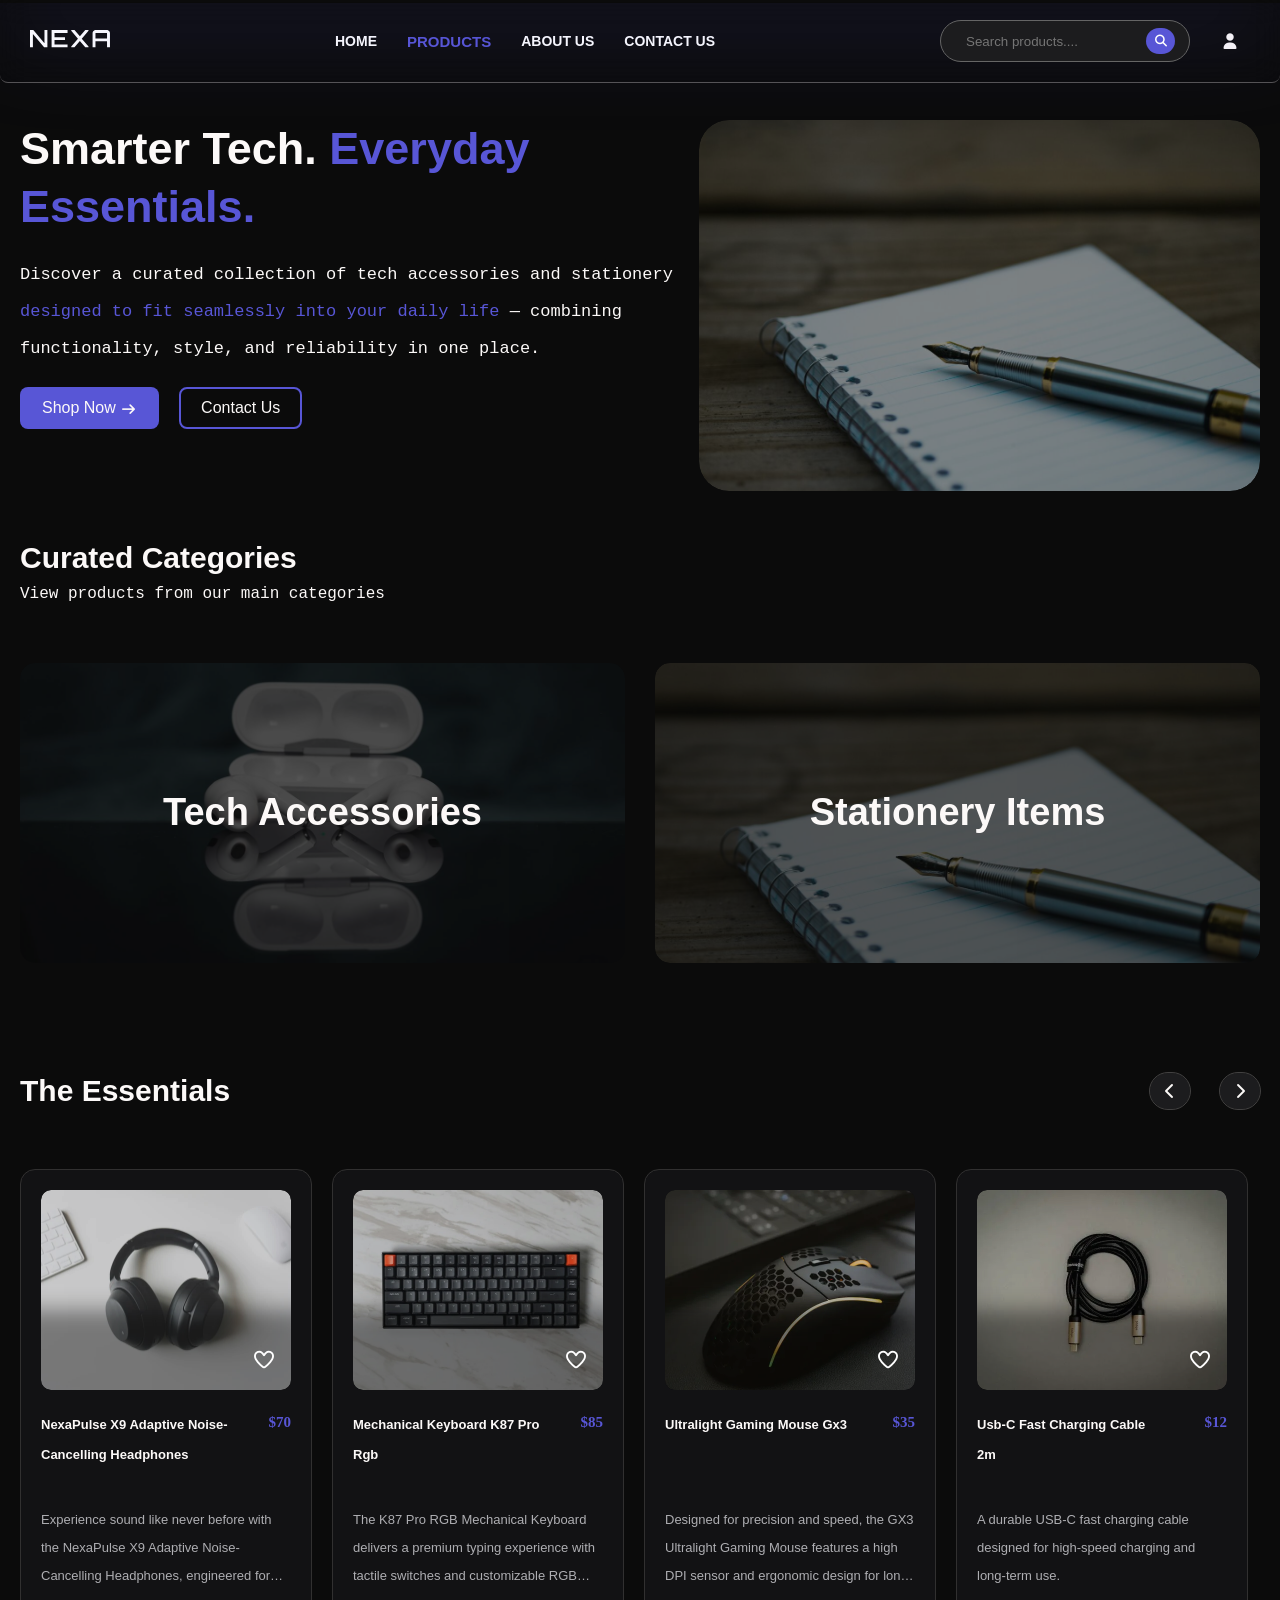
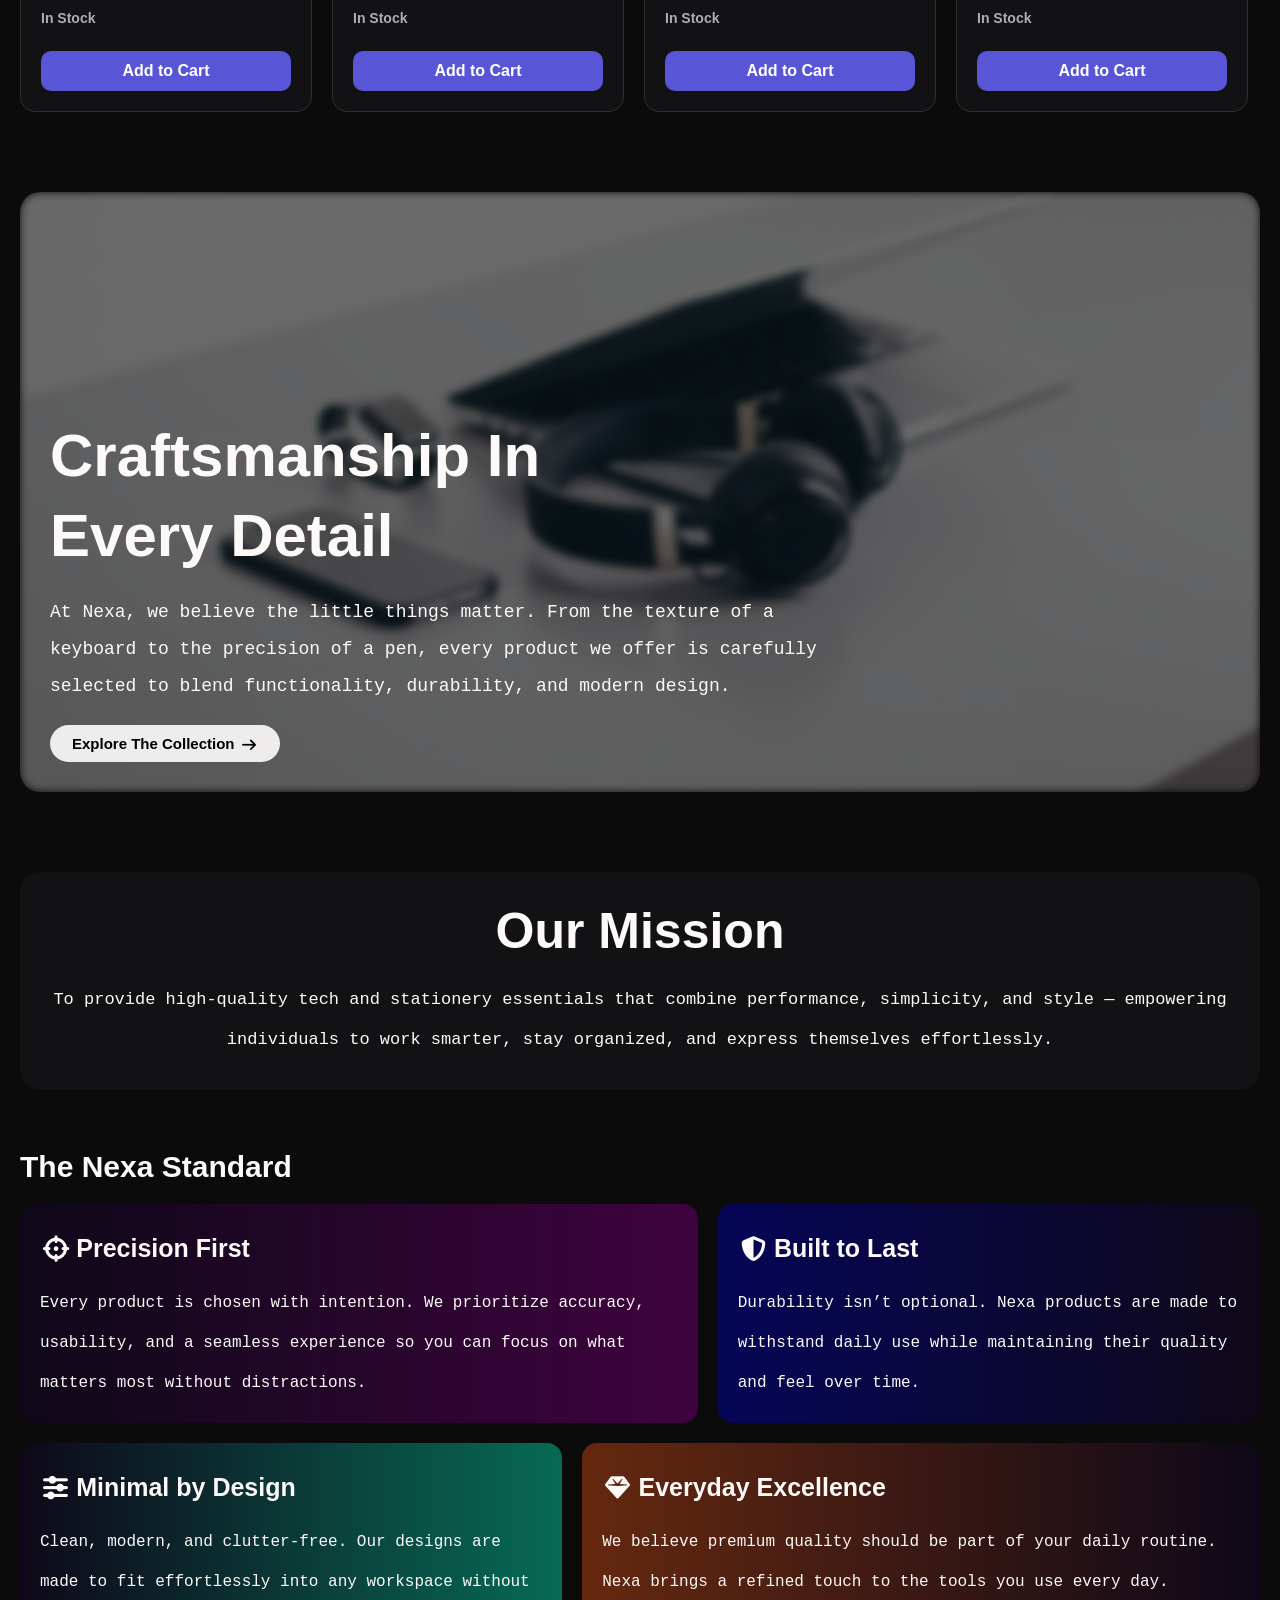
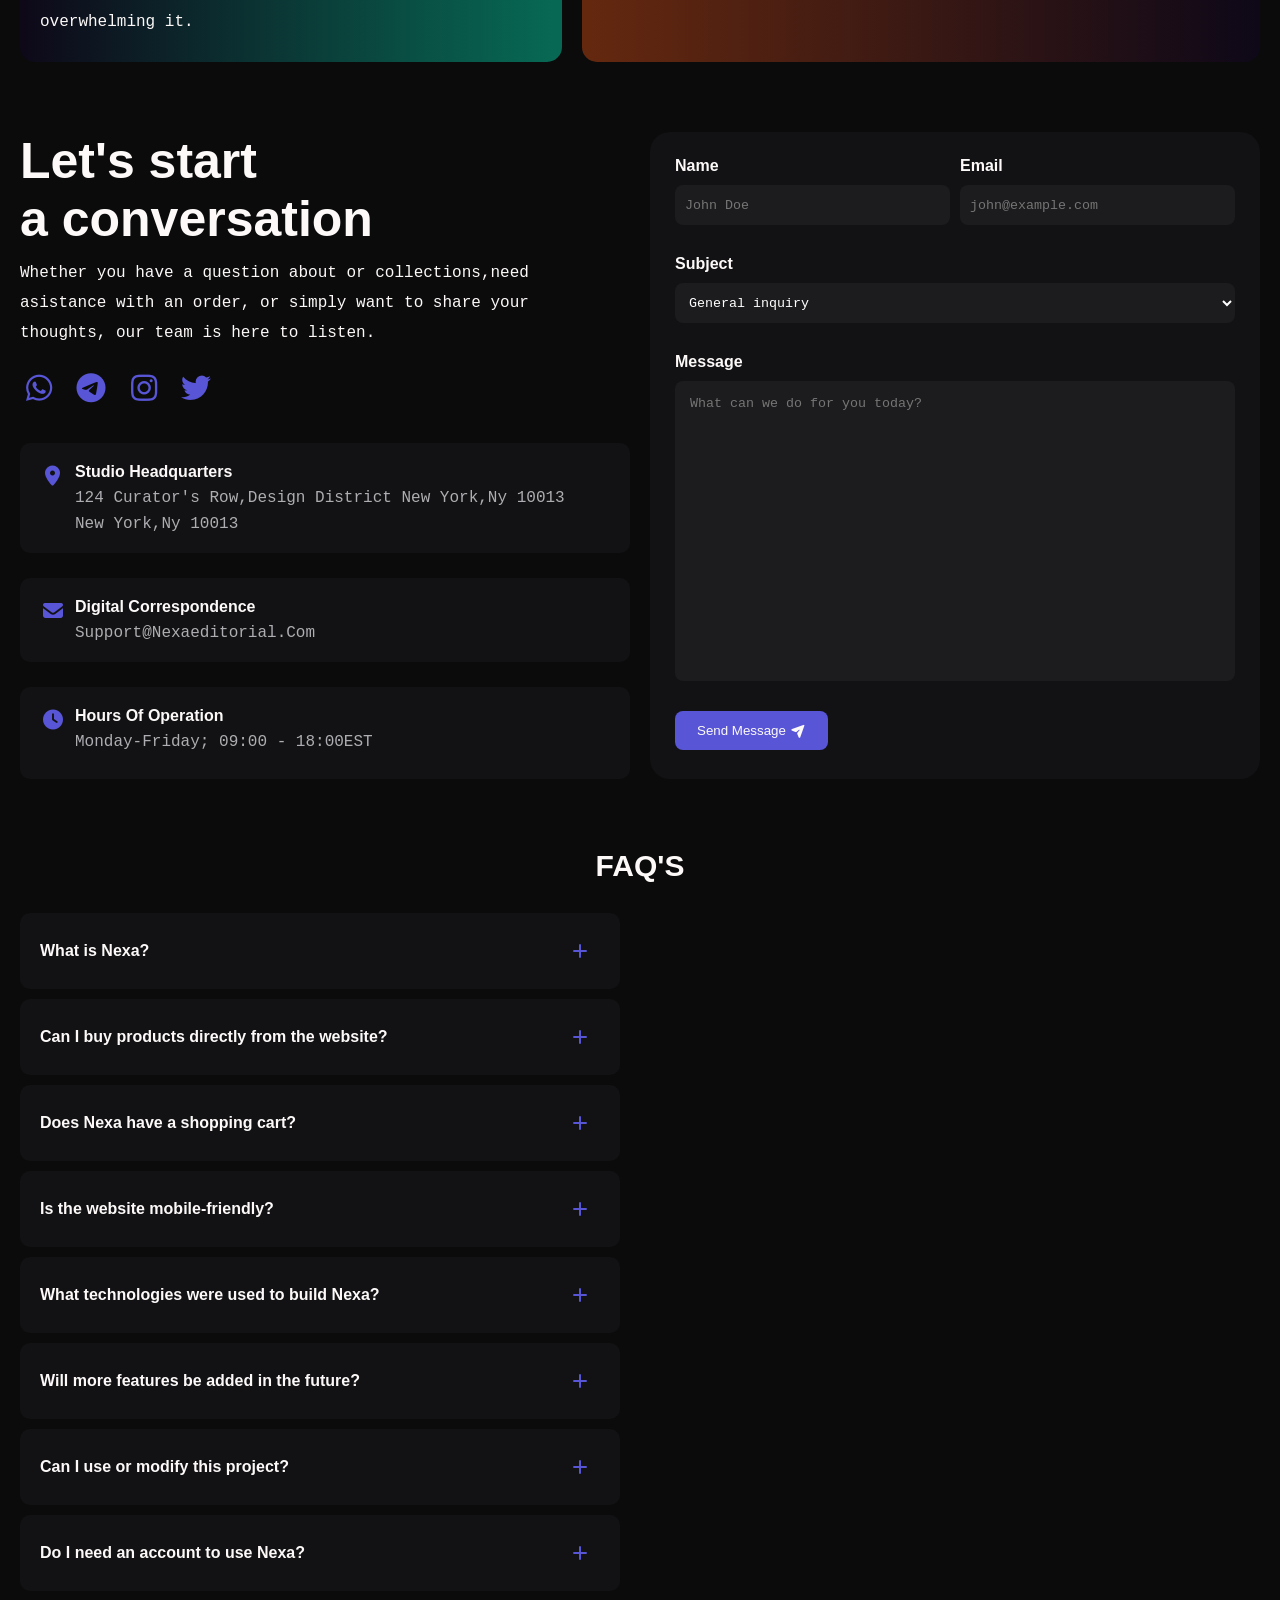
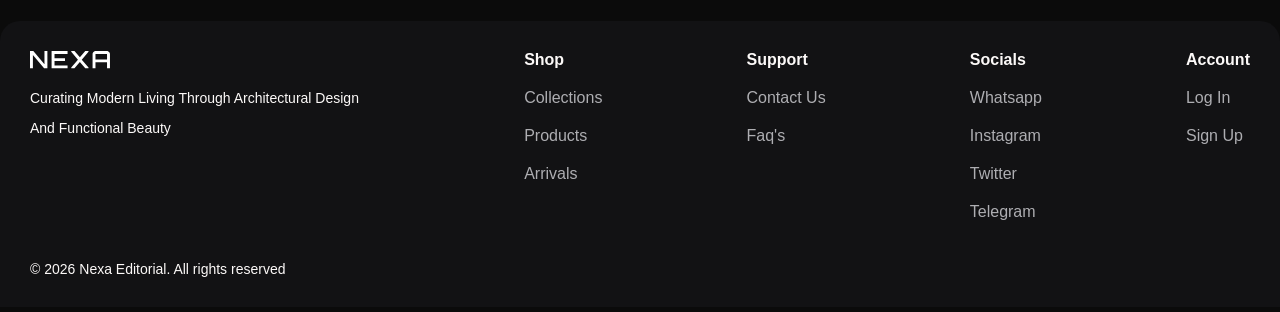
==== commit cce1b092: "added header-icon class to index page user icon" ====
--- a/index.html
+++ b/index.html
@@ -37,7 +37,7 @@
                 </a>
                 <input type="search" placeholder="Search products...." id="header-search-bar">
             </div>
-            <a class="login-icon" href="FRONTEND/PAGES/USER/login.html">
+            <a class="login-icon header-icon" href="FRONTEND/PAGES/USER/login.html">
                 <i class="fas fa-user"></i>
             </a>
         </div>
@@ -474,7 +474,7 @@
         </div>
     </div>
 
-    <script src="FRONTEND/SCRIPTS/app.js" type="module"></script>
+    <script src="FRONTEND/SCRIPTS/index.js" type="module"></script>
 </body>
 
 </html>
--- a/FRONTEND/CSS/GLOBAL/style.css
+++ b/FRONTEND/CSS/GLOBAL/style.css
@@ -60,6 +60,10 @@
     margin: 0;
 }
 
+main {
+    padding: 120px 20px 30px 20px;
+}
+
 /*Primary buttons are used in auth forms*/
 .primary-button {
     display: flex;
@@ -75,6 +79,7 @@
     border-radius: 8px;
     font-weight: 700;
     transition: var(--general-transition);
+    cursor: pointer;
 }
 
 .primary-button:hover {
--- a/FRONTEND/CSS/GLOBAL/header.css
+++ b/FRONTEND/CSS/GLOBAL/header.css
@@ -119,7 +119,7 @@
     border: none;
 }
 
-.login-icon {
+.header-icon {
     padding: 10px;
     border-radius: 200px;
     display: flex;
@@ -130,7 +130,7 @@
     color: var(--primary-text-color);
 }
 
-.login-icon:hover {
+.header-icon:hover {
     background-color: var(--primary-color);
 }
 
--- a/FRONTEND/CSS/CUSTOM/GUEST/index.css
+++ b/FRONTEND/CSS/CUSTOM/GUEST/index.css
@@ -1,7 +1,3 @@
-main {
-    padding: 150px 20px 30px 20px;
-}
-
 #home-section {
     display: flex;
     align-items: top;
@@ -200,6 +196,7 @@
     justify-content: start;
     width: 100%;
     align-items: top;
+    padding-top: 10px;
 }
 
 .products-grid::-webkit-scrollbar {
@@ -214,6 +211,11 @@
     background-color: var(--secondary-background);
     border-radius: 15px;
     border: 1px solid rgb(49, 48, 48);
+    transition: all 0.3s ease-in-out;
+}
+
+.product-container:hover {
+    translate: 0 -10px;
 }
 
 .product-image-container {
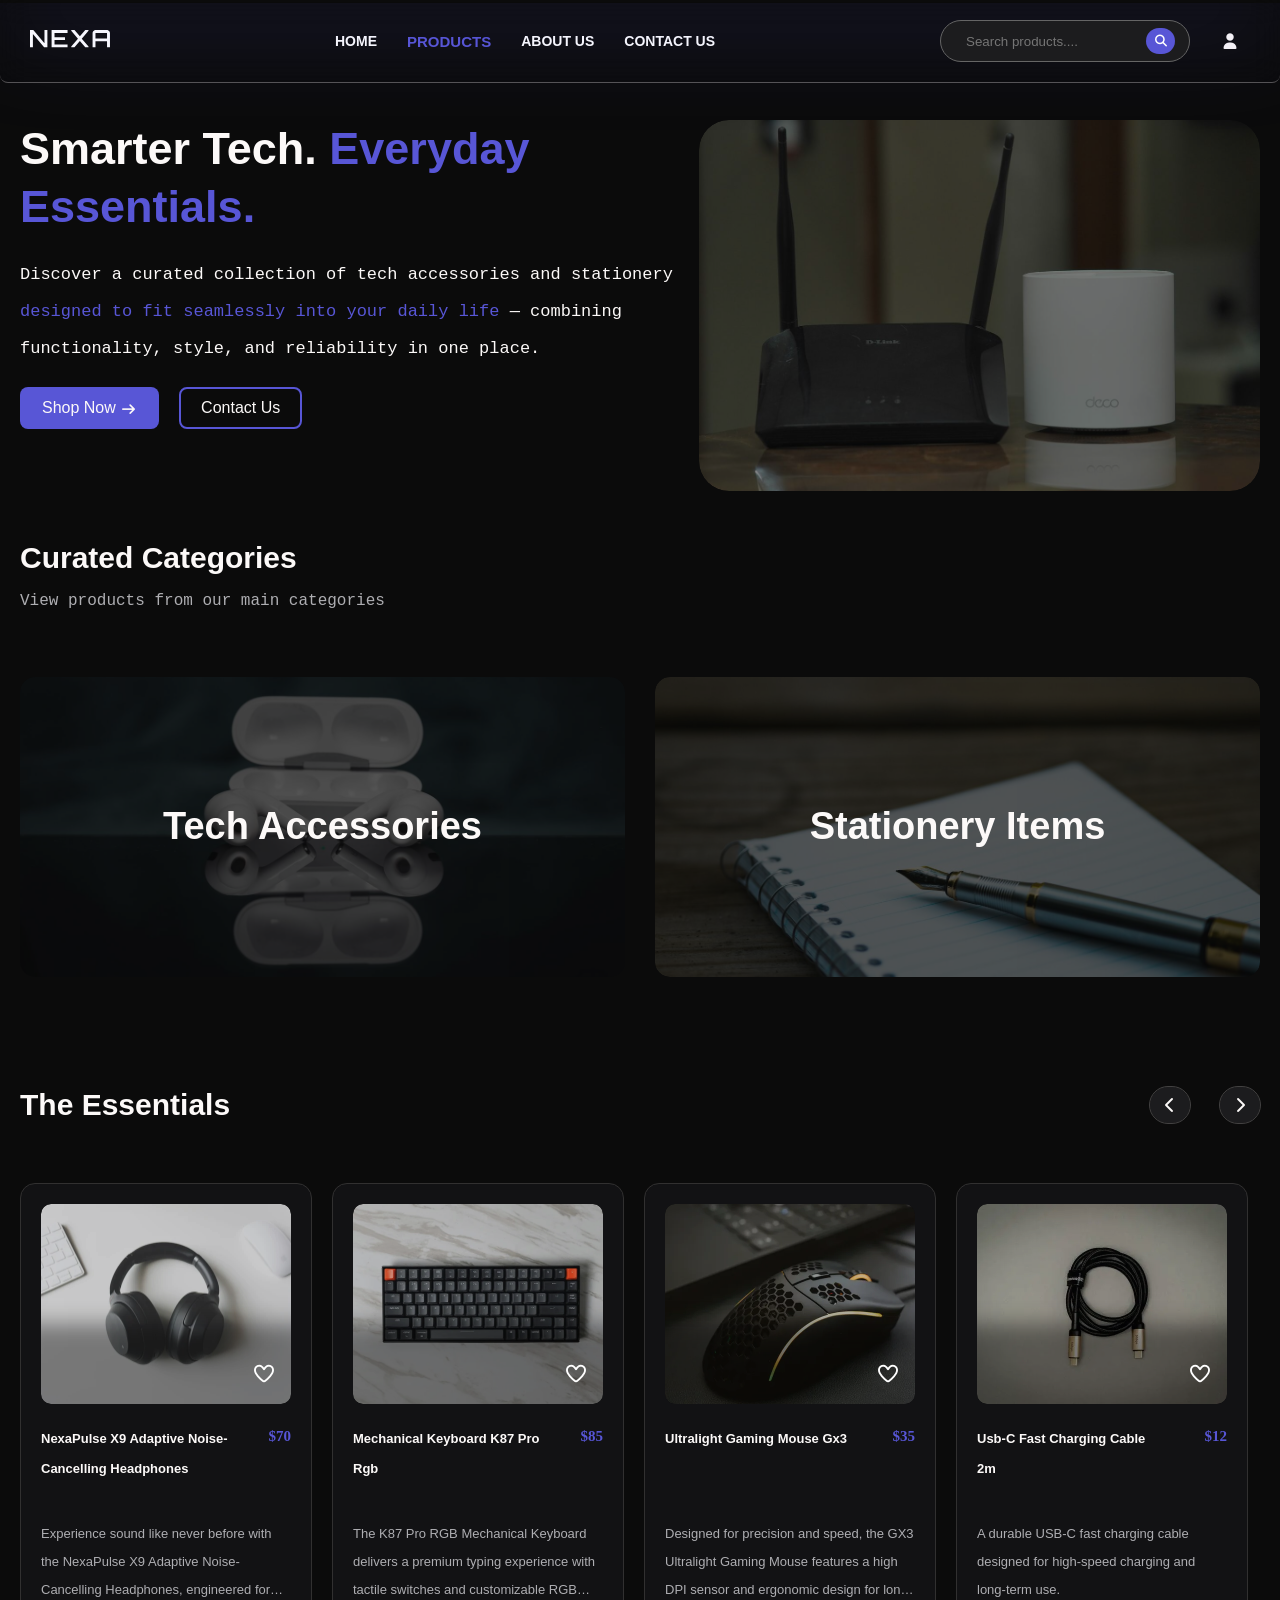
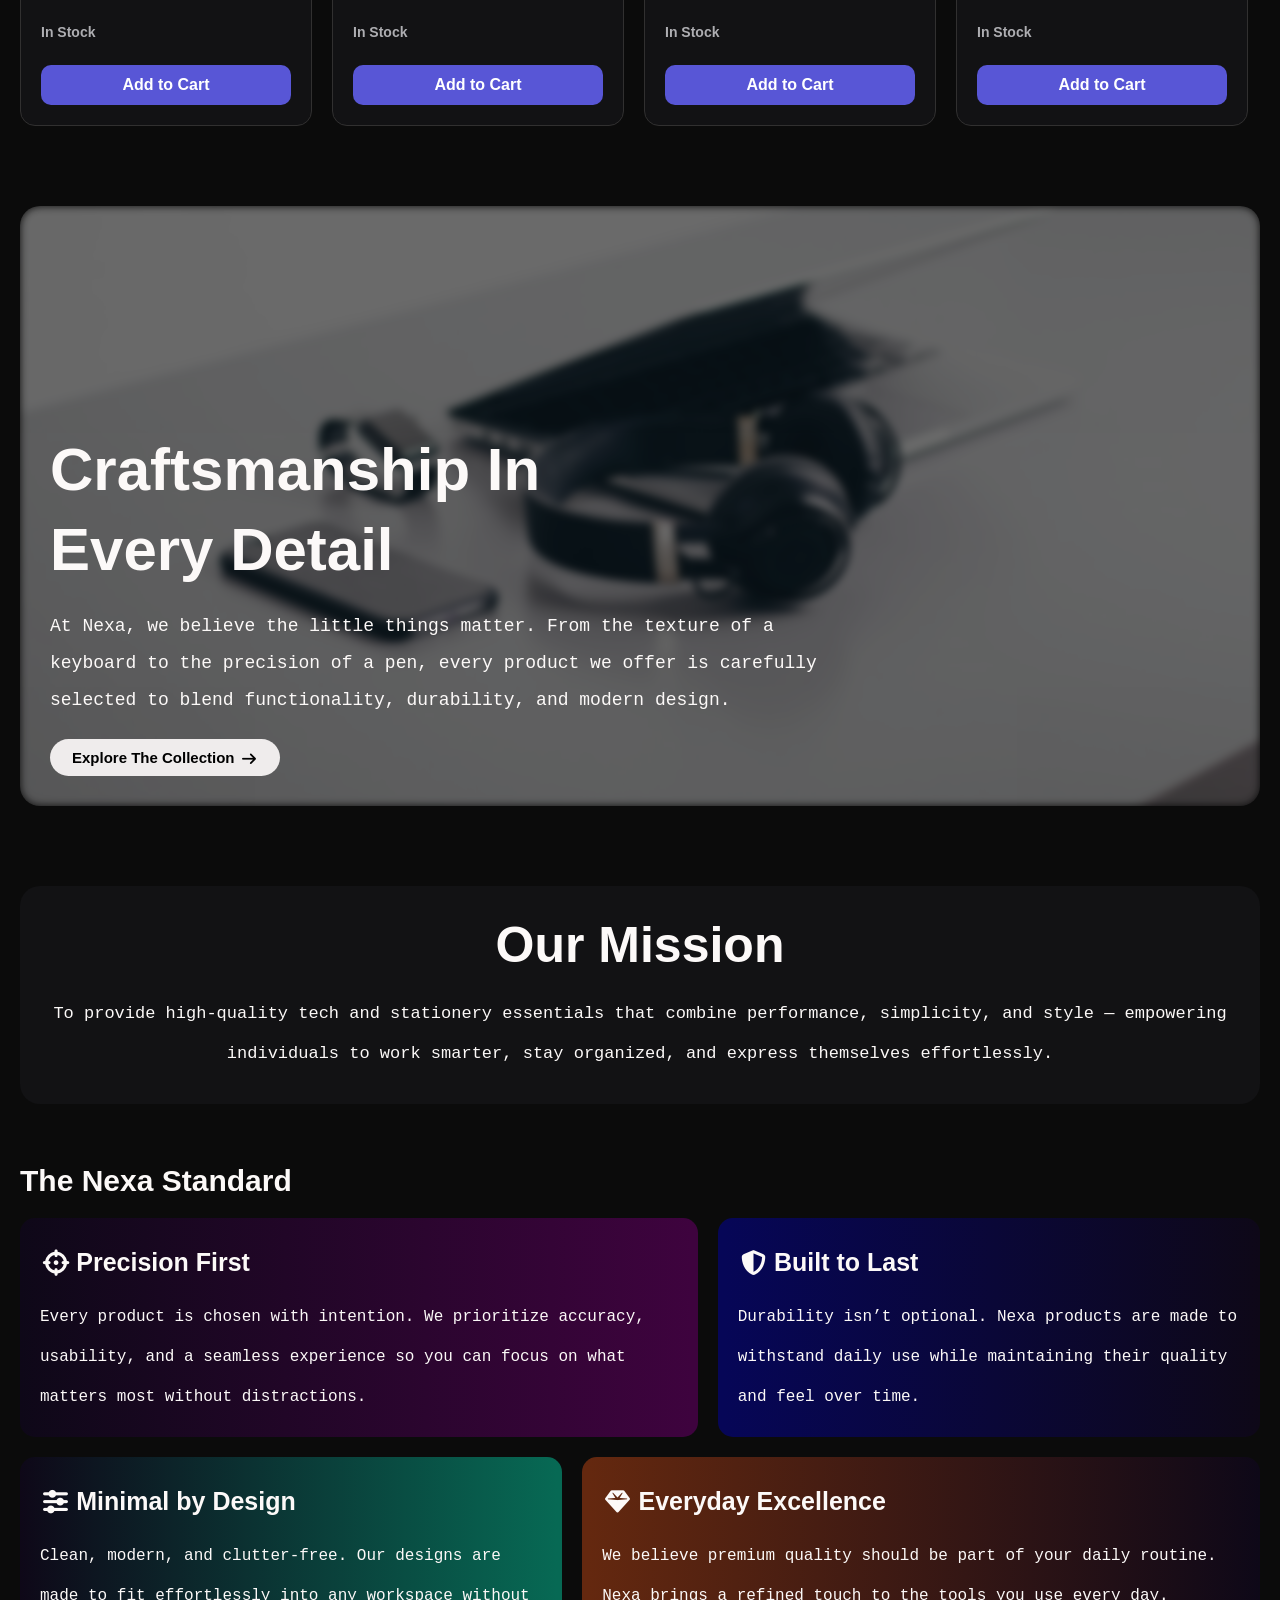
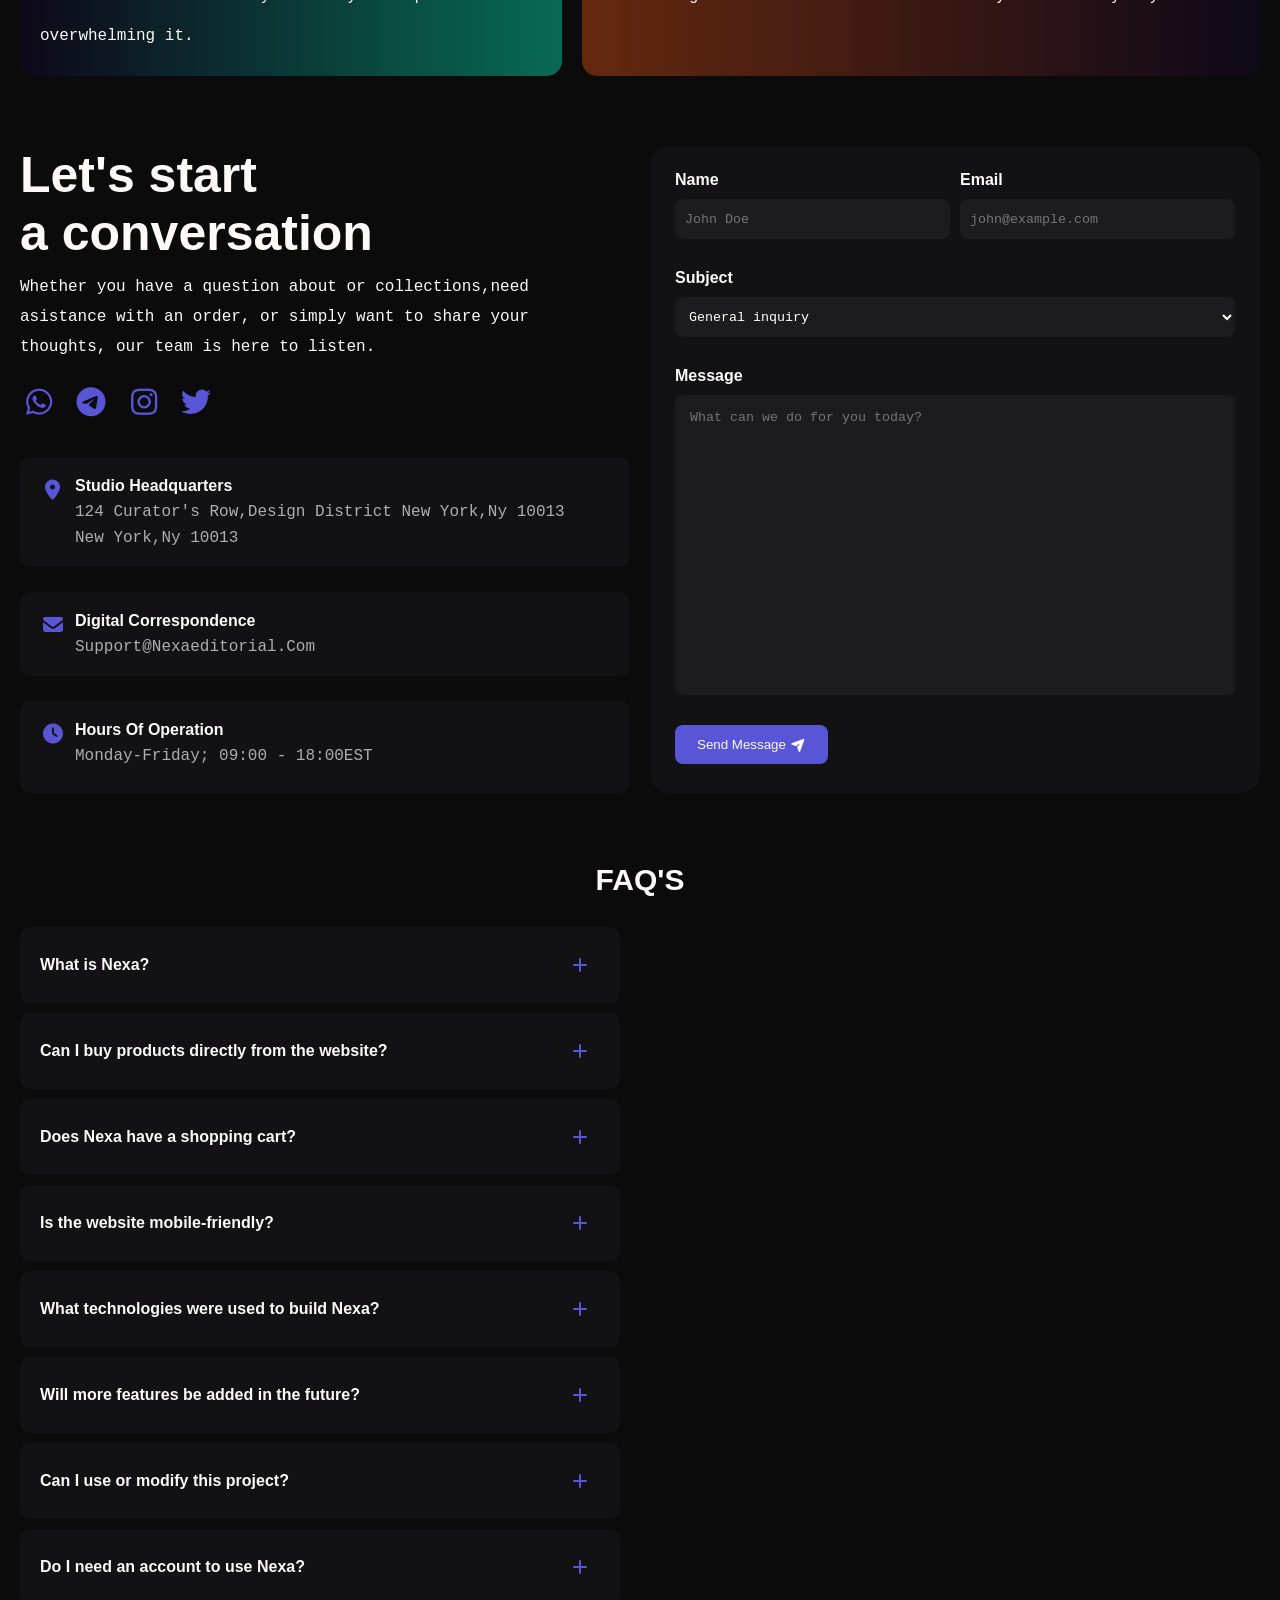
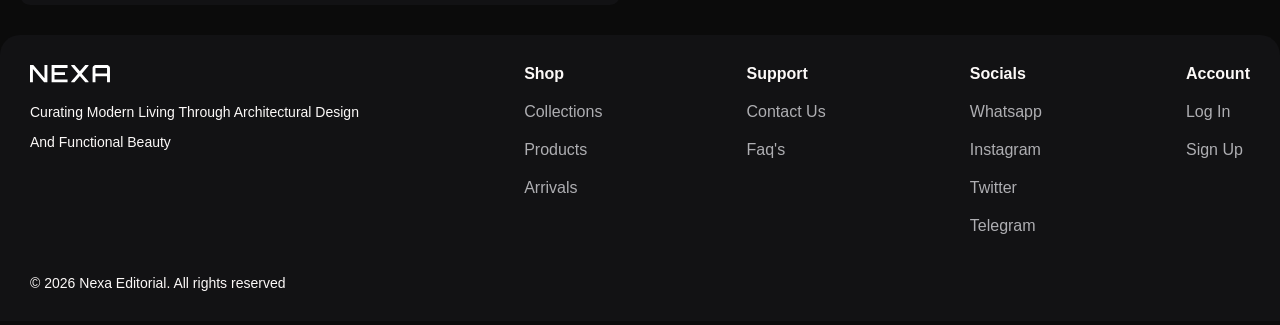
==== commit 7b59f85c: "Moved products grid and section headers and subheaders styles into serperate stylesheets" ====
--- a/index.html
+++ b/index.html
@@ -9,6 +9,7 @@
     <link rel="stylesheet" href="FRONTEND/CSS/GLOBAL/header.css">
     <link rel="stylesheet" href="FRONTEND/CSS/GLOBAL/footer.css">
     <link rel="stylesheet" href="FRONTEND/CSS/GLOBAL/toasts.css">
+    <link rel="stylesheet" href="FRONTEND/CSS/GLOBAL/products-grid.css">
     <link rel="stylesheet" href="FRONTEND/CSS/CUSTOM/GUEST/index.css">
     <link rel="stylesheet" href="FRONTEND/ASSETS/fontawesome/css/all.min.css">
     <link rel="shortcut icon" href="FRONTEND/ASSETS/IMAGES/favicon-white.svg" type="image/x-icon">
--- a/FRONTEND/CSS/GLOBAL/style.css
+++ b/FRONTEND/CSS/GLOBAL/style.css
@@ -168,7 +168,32 @@
     background-color: black;
 }
 
-
+.section-header {
+    font-size: 30px;
+    text-transform: capitalize;
+    font-weight: 700;
+}
+
+.section-subheader {
+    font-family: var(--secondary-font-family);
+    font-size: 16px;
+    margin-top: 10px;
+    font-weight: 300;
+    color: var(--secondary-text-color);
+    max-width: 600px;
+    line-height: 32px;
+}
+
+@media(max-width:550px) {
+    .section-header {
+        font-size: 20px;
+    }
+
+    .section-subheader {
+        font-size: 14px;
+        margin-top: 15px;
+    }
+}
 
 
 
--- a/FRONTEND/CSS/GLOBAL/products-grid.css
+++ b/FRONTEND/CSS/GLOBAL/products-grid.css
@@ -0,0 +1,178 @@
+.products-grid {
+    display: flex;
+    gap: 20px;
+    overflow-x: scroll;
+    justify-content: start;
+    width: 100%;
+    align-items: top;
+    padding-top: 10px;
+}
+
+.products-grid::-webkit-scrollbar {
+    display: none;
+}
+
+.product-container {
+    display: flex;
+    flex-direction: column;
+    gap: 20px;
+    padding: 20px;
+    background-color: var(--secondary-background);
+    border-radius: 15px;
+    border: 1px solid rgb(49, 48, 48);
+    transition: all 0.3s ease-in-out;
+}
+
+.product-container:hover {
+    translate: 0 -10px;
+}
+
+.product-image-container {
+    width: 100%;
+    position: relative;
+    overflow: hidden;
+    border-radius: 10px;
+    height: fit-content;
+    height: 200.521px;
+}
+
+.product-image-container:hover {
+    .bottom-fade {
+        height: 0;
+        opacity: 0;
+    }
+
+    img {
+        scale: 1.2;
+    }
+}
+
+.product-image-container a {
+    color: white;
+}
+
+.add-to-wishlist-icon {
+    position: absolute;
+    bottom: 20px;
+    right: 15px;
+    z-index: 4;
+    font-size: 20px;
+    cursor: pointer;
+    transition: all 0.3s ease-in-out;
+}
+
+.bottom-fade {
+    position: absolute;
+    bottom: 0;
+    left: 0;
+    right: 0;
+    opacity: 0;
+    opacity: 1;
+    background-color: black;
+    height: 50px;
+    opacity: 0.4;
+    box-shadow: 0px -10px 20px 20px black;
+    transition: all 0.3s ease-in-out;
+}
+
+.product-image-container img {
+    width: 100%;
+    height: 100%;
+    border-radius: 10px;
+    object-fit: cover;
+    opacity: 0.8;
+    transition: all 0.3s ease-in-out;
+}
+
+.product-data-container {
+    display: flex;
+    flex-direction: column;
+    gap: 10px;
+}
+
+.product-data-container .top {
+    display: flex;
+    justify-content: space-between;
+    align-items: top;
+    gap: 5px;
+}
+
+.product-name {
+    text-transform: capitalize;
+    font-weight: 600;
+    max-width: 76%;
+    line-height: 30px;
+    font-size: 13px;
+    height: 60px;
+    display: -webkit-box;
+    -webkit-line-clamp: 2;
+    -webkit-box-orient: vertical;
+    overflow: hidden;
+}
+
+.product-price {
+    margin-top: 4px;
+    /*To allign price and name because of space added to top of product name by line height*/
+    font-size: 15px;
+    font-family: poppins;
+    color: var(--primary-color);
+    font-weight: 700;
+}
+
+.product-description {
+    font-size: 13px;
+    line-height: 28px;
+    display: -webkit-box;
+    -webkit-line-clamp: 3;
+    -webkit-box-orient: vertical;
+    overflow: hidden;
+    font-weight: 500;
+    color: var(--secondary-text-color);
+    margin-top: 6px;
+    height: 84px;
+    min-width: 250px;
+}
+
+.stock-condition {
+    font-size: 14px;
+    color: var(--secondary-text-color);
+    font-weight: 700;
+}
+
+.add-to-cart-btn {
+    width: 100%;
+    height: 40px;
+    display: flex;
+    justify-content: center;
+    align-items: center;
+    border-radius: 10px;
+    background-color: var(--surface-color);
+    color: white;
+    text-align: center;
+    margin-top: 5px;
+    font-weight: 600;
+    background-color: var(--primary-color);
+    transition: var(--general-transition);
+    cursor: pointer;
+}
+
+.add-to-cart-btn:hover {
+    background-color: var(--secondary-color);
+}
+
+@media (max-width:768px) {
+    #products-grid-sub-section {
+        gap: 30px;
+    }
+
+    .products-grid {
+        display: grid;
+        grid-template-columns: repeat(auto-fit, minmax(300px, 1fr));
+        overflow: hidden;
+        align-items: center;
+    }
+
+    .product-description {
+        min-width: 20px;
+    }
+}
--- a/FRONTEND/CSS/CUSTOM/GUEST/index.css
+++ b/FRONTEND/CSS/CUSTOM/GUEST/index.css
@@ -92,19 +92,6 @@
     margin-top: 50px;
 }
 
-.section-header {
-    font-size: 30px;
-    text-transform: capitalize;
-    font-weight: 700;
-}
-
-.section-subheader {
-    font-family: var(--secondary-font-family);
-    font-size: 16px;
-    margin-top: 10px;
-    font-weight: 300;
-}
-
 .product-categories-container {
     display: flex;
     justify-content: space-between;
@@ -189,167 +176,7 @@
     outline: none;
 }
 
-.products-grid {
-    display: flex;
-    gap: 20px;
-    overflow-x: scroll;
-    justify-content: start;
-    width: 100%;
-    align-items: top;
-    padding-top: 10px;
-}
-
-.products-grid::-webkit-scrollbar {
-    display: none;
-}
-
-.product-container {
-    display: flex;
-    flex-direction: column;
-    gap: 20px;
-    padding: 20px;
-    background-color: var(--secondary-background);
-    border-radius: 15px;
-    border: 1px solid rgb(49, 48, 48);
-    transition: all 0.3s ease-in-out;
-}
-
-.product-container:hover {
-    translate: 0 -10px;
-}
-
-.product-image-container {
-    width: 100%;
-    position: relative;
-    overflow: hidden;
-    border-radius: 10px;
-    height: fit-content;
-    height: 200.521px;
-}
-
-.product-image-container:hover {
-    .bottom-fade {
-        height: 0;
-        opacity: 0;
-    }
-
-    img {
-        scale: 1.2;
-    }
-}
-
-.product-image-container a {
-    color: white;
-}
-
-.add-to-wishlist-icon {
-    position: absolute;
-    bottom: 20px;
-    right: 15px;
-    z-index: 4;
-    font-size: 20px;
-    cursor: pointer;
-    transition: all 0.3s ease-in-out;
-}
-
-.bottom-fade {
-    position: absolute;
-    bottom: 0;
-    left: 0;
-    right: 0;
-    opacity: 0;
-    opacity: 1;
-    background-color: black;
-    height: 50px;
-    opacity: 0.4;
-    box-shadow: 0px -10px 20px 20px black;
-    transition: all 0.3s ease-in-out;
-}
-
-.product-image-container img {
-    width: 100%;
-    height: 100%;
-    border-radius: 10px;
-    object-fit: cover;
-    opacity: 0.8;
-    transition: all 0.3s ease-in-out;
-}
-
-.product-data-container {
-    display: flex;
-    flex-direction: column;
-    gap: 10px;
-}
-
-.product-data-container .top {
-    display: flex;
-    justify-content: space-between;
-    align-items: top;
-    gap: 5px;
-}
-
-.product-name {
-    text-transform: capitalize;
-    font-weight: 600;
-    max-width: 76%;
-    line-height: 30px;
-    font-size: 13px;
-    height: 60px;
-    display: -webkit-box;
-    -webkit-line-clamp: 2;
-    -webkit-box-orient: vertical;
-    overflow: hidden;
-}
-
-.product-price {
-    margin-top: 4px;
-    /*To allign price and name because of space added to top of product name by line height*/
-    font-size: 15px;
-    font-family: poppins;
-    color: var(--primary-color);
-    font-weight: 700;
-}
-
-.product-description {
-    font-size: 13px;
-    line-height: 28px;
-    display: -webkit-box;
-    -webkit-line-clamp: 3;
-    -webkit-box-orient: vertical;
-    overflow: hidden;
-    font-weight: 500;
-    color: var(--secondary-text-color);
-    margin-top: 6px;
-    height: 84px;
-    min-width: 250px;
-}
-
-.stock-condition {
-    font-size: 14px;
-    color: var(--secondary-text-color);
-    font-weight: 700;
-}
-
-.add-to-cart-btn {
-    width: 100%;
-    height: 40px;
-    display: flex;
-    justify-content: center;
-    align-items: center;
-    border-radius: 10px;
-    background-color: var(--surface-color);
-    color: white;
-    text-align: center;
-    margin-top: 5px;
-    font-weight: 600;
-    background-color: var(--primary-color);
-    transition: var(--general-transition);
-    cursor: pointer;
-}
-
-.add-to-cart-btn:hover {
-    background-color: var(--secondary-color);
-}
+/*Check products-grid.css for products grid styles*/
 
 #about-us-section {
     display: flex;
@@ -855,20 +682,7 @@
         display: none;
     }
 
-    #products-grid-sub-section {
-        gap: 30px;
-    }
-
-    .products-grid {
-        display: grid;
-        grid-template-columns: repeat(auto-fit, minmax(300px, 1fr));
-        overflow: hidden;
-        align-items: center;
-    }
-
-    .product-description {
-        min-width: 20px;
-    }
+
 
     #nexa-standard-sub-section .top {
         grid-template-columns: 1fr;
@@ -915,14 +729,7 @@
         height: 240px;
     }
 
-    .section-header {
-        font-size: 20px;
-    }
-
-    .section-subheader {
-        font-size: 14px;
-        margin-top: 15px;
-    }
+
 
     .product-categories-container {
         margin-top: 40px;
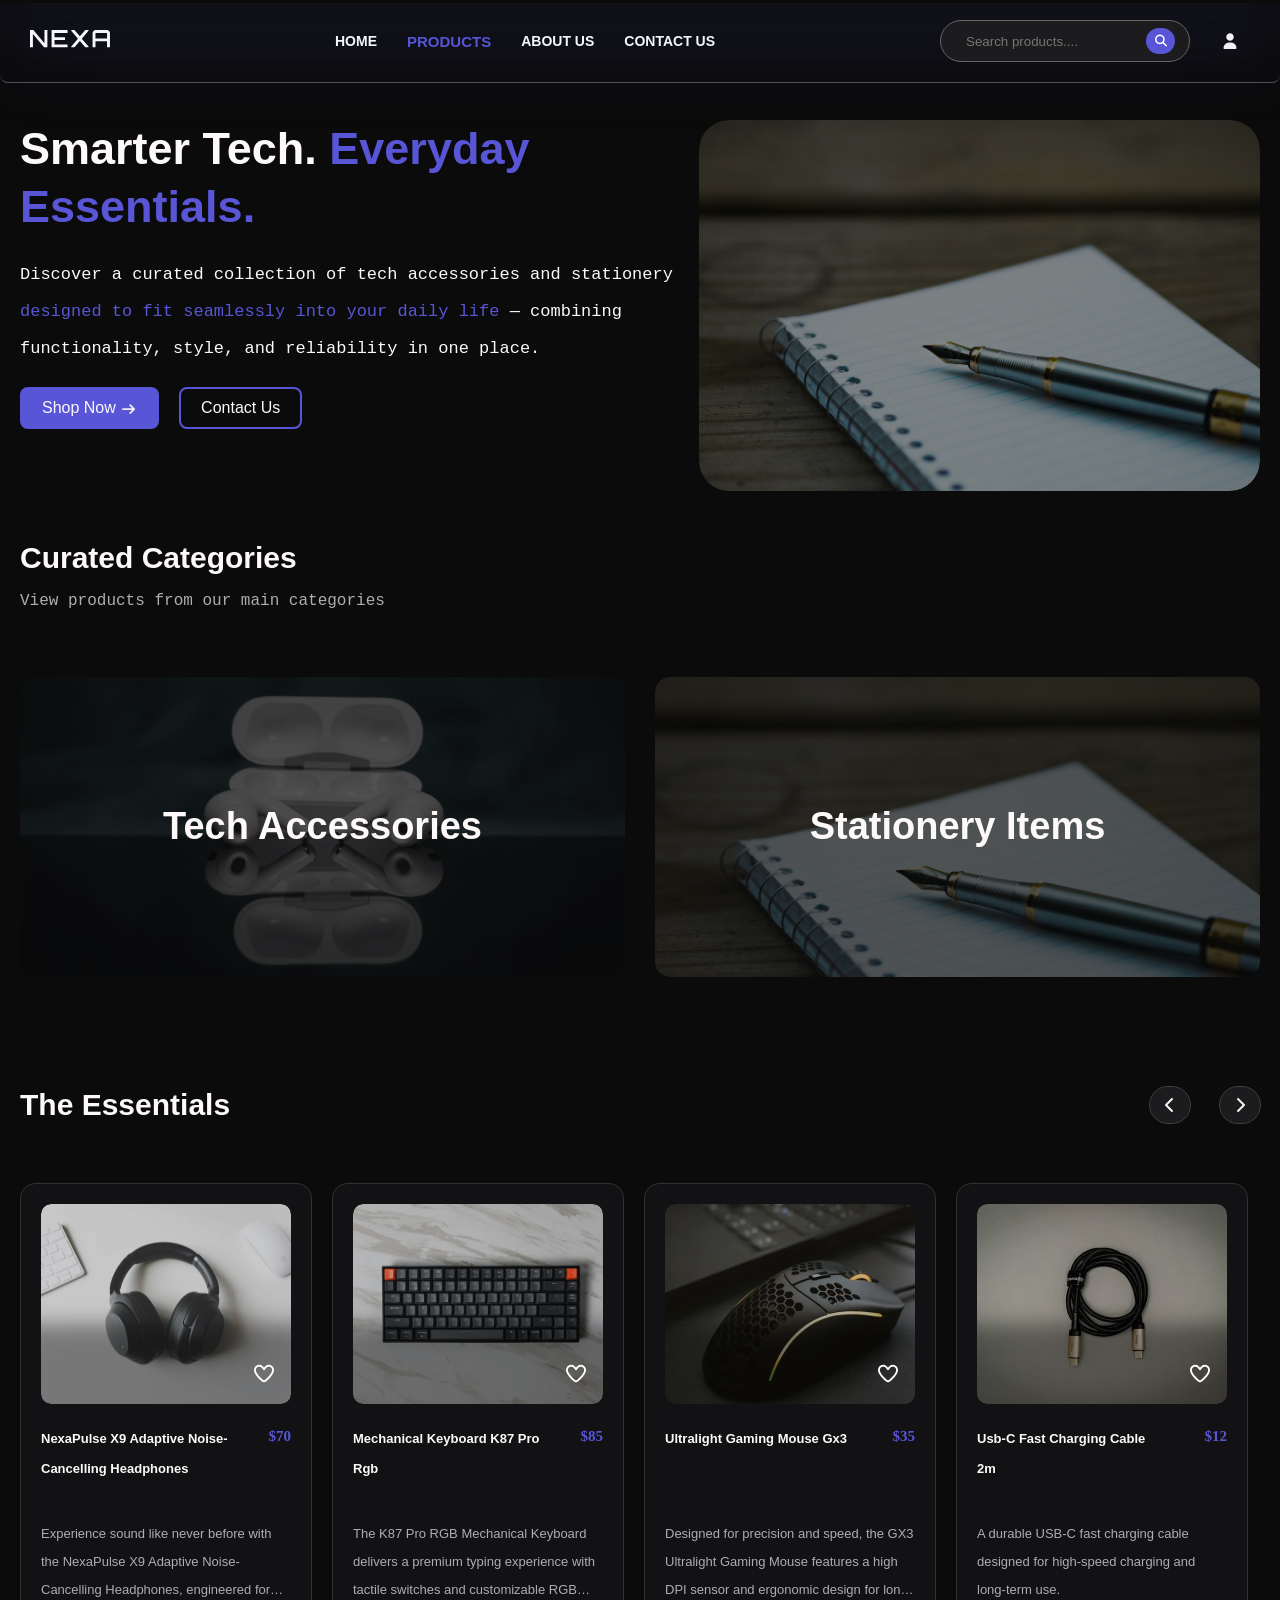
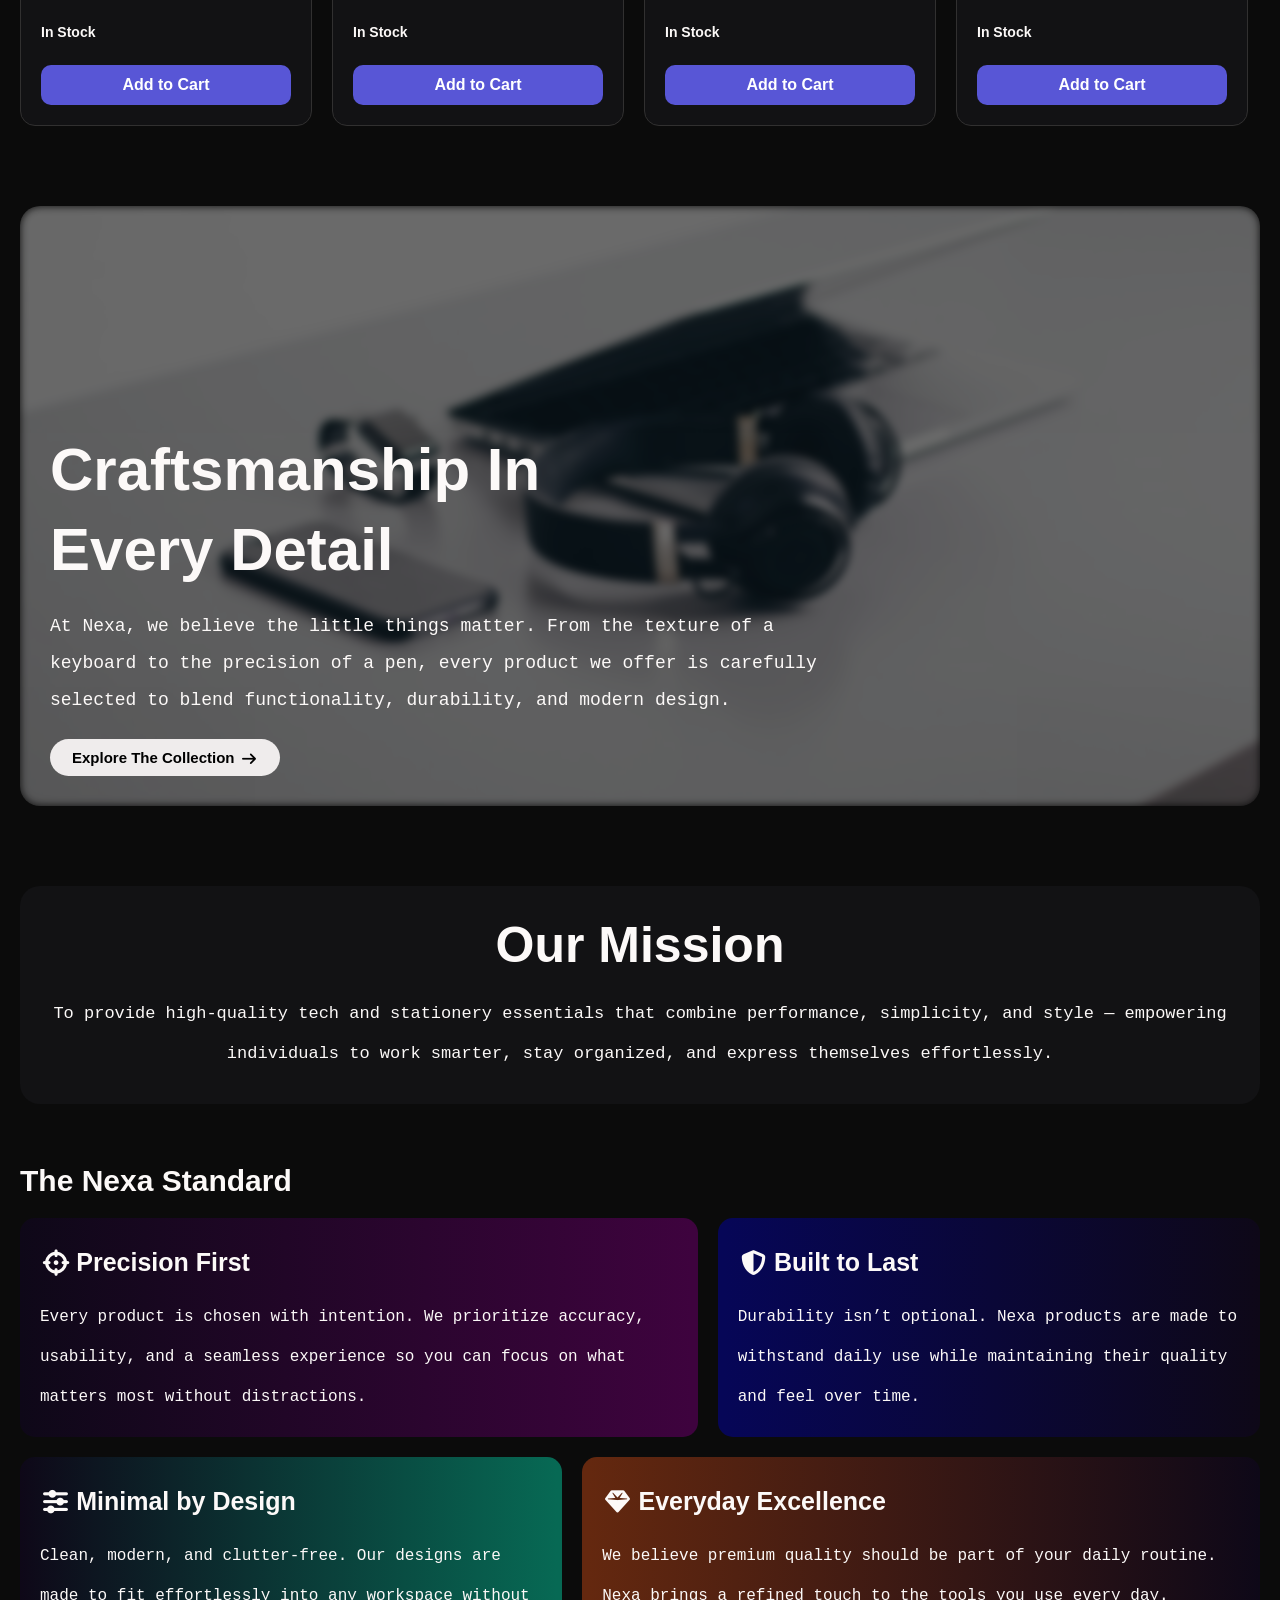
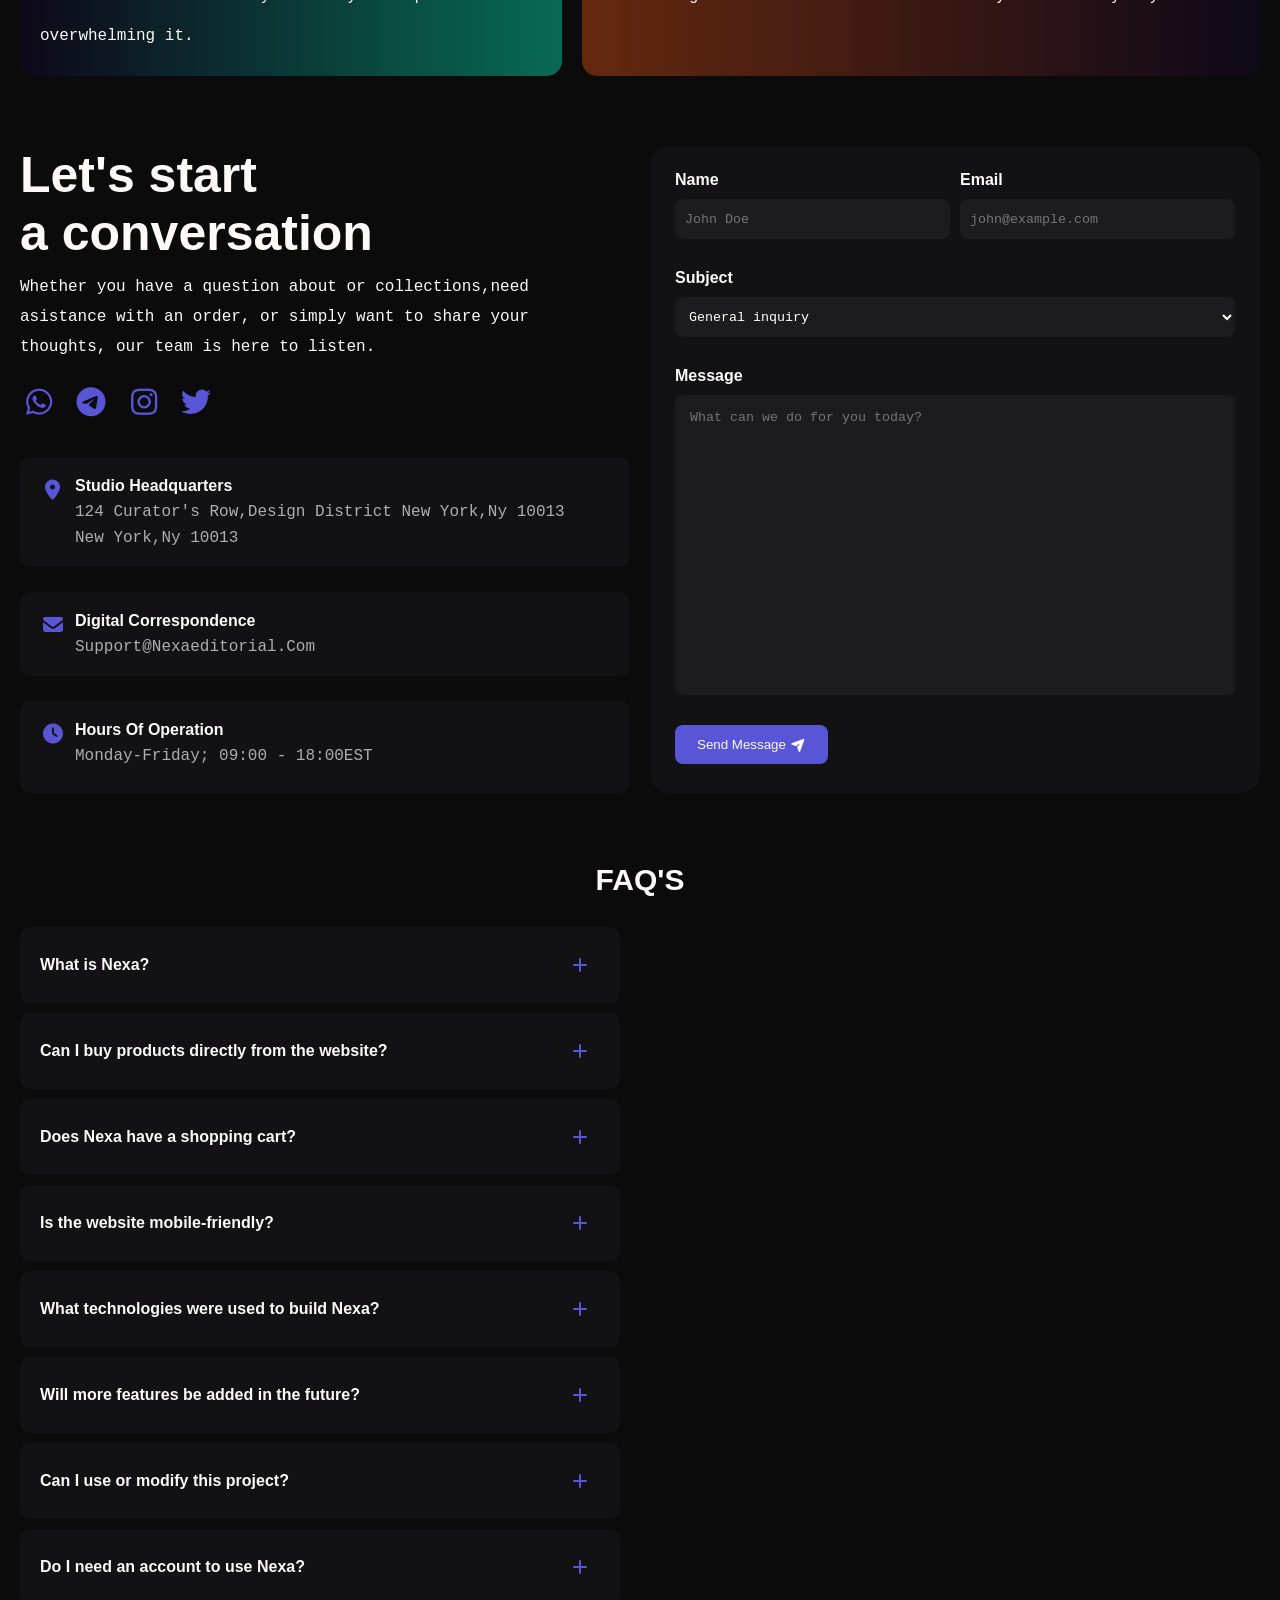
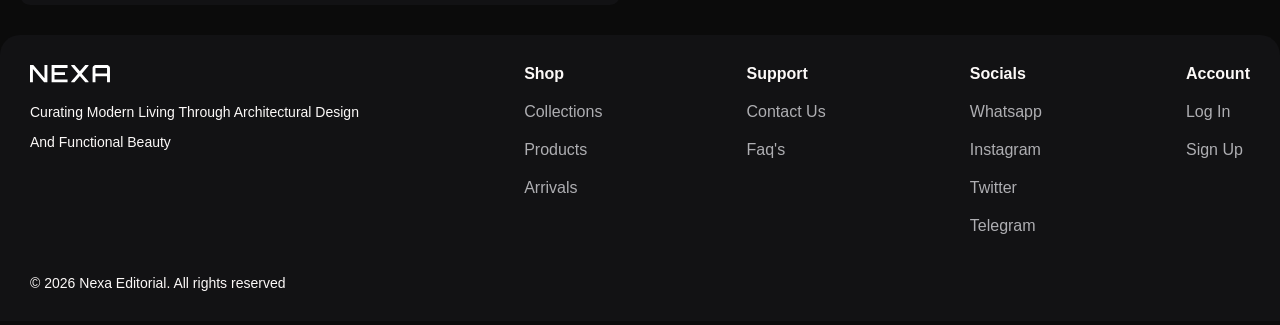
==== commit 18486a50: "modularized and shared sections from index page to user homepage" ====
--- a/index.html
+++ b/index.html
@@ -10,6 +10,9 @@
     <link rel="stylesheet" href="FRONTEND/CSS/GLOBAL/footer.css">
     <link rel="stylesheet" href="FRONTEND/CSS/GLOBAL/toasts.css">
     <link rel="stylesheet" href="FRONTEND/CSS/GLOBAL/products-grid.css">
+    <link rel="stylesheet" href="FRONTEND/CSS/GLOBAL/product-categories.css">
+    <link rel="stylesheet" href="FRONTEND/CSS/GLOBAL/contact-us.css">
+    <link rel="stylesheet" href="FRONTEND/CSS/GLOBAL/faqs.css">
     <link rel="stylesheet" href="FRONTEND/CSS/CUSTOM/GUEST/index.css">
     <link rel="stylesheet" href="FRONTEND/ASSETS/fontawesome/css/all.min.css">
     <link rel="shortcut icon" href="FRONTEND/ASSETS/IMAGES/favicon-white.svg" type="image/x-icon">
@@ -476,6 +479,7 @@
     </div>
 
     <script src="FRONTEND/SCRIPTS/index.js" type="module"></script>
+    <script src="FRONTEND/SCRIPTS/MODULES/faqs.js"></script>
 </body>
 
 </html>
--- a/FRONTEND/CSS/GLOBAL/products-grid.css
+++ b/FRONTEND/CSS/GLOBAL/products-grid.css
@@ -135,8 +135,25 @@
 
 .stock-condition {
     font-size: 14px;
+    font-weight: 700;
+    text-transform: capitalize;
+}
+
+.in-stock {
     color: var(--secondary-text-color);
-    font-weight: 700;
+}
+
+.few-units-left {
+    color: var(--warning-color);
+}
+
+.number-stock {
+    /*Less than 15 items left*/
+    color: var(--danger-color);
+}
+
+.out-of-stock {
+    color: var(--disabled-text);
 }
 
 .add-to-cart-btn {
--- a/FRONTEND/CSS/GLOBAL/product-categories.css
+++ b/FRONTEND/CSS/GLOBAL/product-categories.css
@@ -0,0 +1,69 @@
+.product-categories-container {
+    display: flex;
+    justify-content: space-between;
+    margin-top: 60px;
+    gap: 30px;
+    align-items: center;
+}
+
+.category-container {
+    width: 100%;
+    height: 300px;
+    border-radius: 15px;
+    overflow: hidden;
+    position: relative;
+    display: flex;
+    justify-content: center;
+    align-items: center;
+}
+
+.category-container img {
+    width: 100%;
+    height: 100%;
+    object-fit: cover;
+    border-radius: 15px;
+    position: absolute;
+    z-index: -2;
+    opacity: 0.3;
+    transition: all 0.4s ease-in-out;
+}
+
+.category-container:hover {
+    img {
+        opacity: 0.5;
+        scale: 1.2;
+    }
+}
+
+.line {
+    display: none;
+}
+
+.category-container span {
+    text-transform: capitalize;
+    text-align: center;
+    font-size: 38px;
+    font-weight: 30px;
+    font-weight: 700;
+}
+
+@media(max-width:768px) {
+    .product-categories-container {
+        flex-direction: column;
+        row-gap: 40px;
+    }
+
+    .line {
+        display: flex;
+        justify-content: center;
+        align-items: center;
+        width: 80%;
+        height: 2px;
+        border-radius: 20;
+        background-color: rgb(143, 139, 139);
+    }
+
+    .category-container span {
+        font-size: 25px;
+    }
+}
--- a/FRONTEND/CSS/GLOBAL/contact-us.css
+++ b/FRONTEND/CSS/GLOBAL/contact-us.css
@@ -0,0 +1,205 @@
+#contact-us-section {
+    display: grid;
+    grid-template-columns: 1fr 1fr;
+    justify-content: space-between;
+    gap: 20px;
+    margin-top: 70px;
+}
+
+#contact-us-section .left-section {
+    display: flex;
+    flex-direction: column;
+    gap: 20px;
+}
+
+#contact-us-section .left-section .top {
+    display: flex;
+    flex-direction: column;
+}
+
+.contact-us-form-header {
+    font-size: 50px;
+    font-weight: 700;
+}
+
+.contact-us-form-sub-header {
+    font-size: 16px;
+    margin-top: 10px;
+    font-family: var(--secondary-font-family);
+    line-height: 30px;
+    max-width: 600px;
+}
+
+.contact-brand-icons {
+    margin-top: 25px;
+    display: flex;
+    align-items: center;
+    gap: 15px;
+}
+
+.contact-brand-icons i {
+    font-size: 30px;
+    color: var(--primary-color);
+    transition: var(--general-transition);
+    cursor: pointer;
+}
+
+.contact-brand-icons i:hover {
+    filter: drop-shadow(0px 0px 20px var(--primary-color));
+    translate: 0 -6px;
+    scale: 1.03;
+}
+
+.bottom {
+    display: flex;
+    flex-direction: column;
+    gap: 25px;
+    margin-top: 20px;
+}
+
+.contact-field-container {
+    display: flex;
+    align-items: top;
+    gap: 10px;
+    padding: 20px;
+    background-color: var(--secondary-background);
+    border-radius: 10px;
+}
+
+.contact-field-container i {
+    font-size: 20px;
+    margin-top: 3px;
+    color: var(--primary-color);
+}
+
+.contact-field-information {
+    display: flex;
+    flex-direction: column;
+    gap: 8px;
+}
+
+.contact-field-information-header {
+    font-weight: 700;
+    text-transform: capitalize;
+}
+
+.contact-field-information span {
+    font-family: var(--secondary-font-family);
+    text-transform: capitalize;
+    color: var(--secondary-text-color);
+    font-weight: 500;
+}
+
+#contact-us-section form {
+    width: 100%;
+    height: 100%;
+    background-color: var(--secondary-background);
+    padding: 25px;
+    border-radius: 20px;
+    display: flex;
+    flex-direction: column;
+    gap: 30px;
+    max-width: 708px;
+}
+
+#contact-us-section form .form-top {
+    display: grid;
+    align-items: center;
+    gap: 10px;
+    grid-template-columns: 1fr 1fr;
+}
+
+.contact-form-input-field-container {
+    display: flex;
+    flex-direction: column;
+    gap: 10px;
+    width: 100%;
+}
+
+.contact-form-input-field-container label {
+    text-transform: capitalize;
+    color: var(--primary-text-color);
+    font-weight: 600;
+}
+
+.contact-form-input-field-container input,
+select,
+textarea {
+    background: none;
+    border: none;
+    background: var(--surface-color);
+    color: rgb(255, 255, 255);
+    height: 40px;
+    border-radius: 8px;
+    padding-left: 10px;
+    width: 100%;
+    transition: var(--general-transition);
+    font-family: var(--secondary-font-family);
+}
+
+.contact-form-input-field-container textarea {
+    height: 300px;
+    padding: 15px;
+    resize: none;
+}
+
+.contact-form-input-field-container input:focus,
+.contact-form-input-field-container select:focus,
+.contact-form-input-field-container textarea:focus {
+    outline: none;
+    outline: 2px solid var(--primary-color);
+}
+
+.send-message-btn i {
+    font-size: 12px;
+}
+
+@media(max-width:900px) {
+    #contact-us-section {
+        grid-template-columns: 1fr;
+    }
+
+    #contact-us-section .right-section {
+        margin-top: 20px;
+    }
+}
+
+@media(max-width:550px) {
+    .contact-us-form-header {
+        font-size: 40px;
+    }
+
+    .contact-us-form-sub-header {
+        font-size: 14px;
+    }
+
+    .contact-brand-icons {
+        gap: 30px;
+        margin-top: 40px;
+    }
+
+    .contact-field-container {
+        flex-direction: column;
+        gap: 20px;
+    }
+
+    .contact-field-information span {
+        font-size: 14px;
+        line-height: 30px;
+    }
+
+    .contact-form-input-field-container textarea {
+        height: 200px;
+    }
+
+    #contact-us-section form .form-top {
+        display: flex;
+        flex-direction: column;
+        align-items: start;
+        width: 100%;
+    }
+
+    #contact-us-section form .form-top input {
+        width: 100%;
+    }
+}
--- a/FRONTEND/CSS/GLOBAL/faqs.css
+++ b/FRONTEND/CSS/GLOBAL/faqs.css
@@ -0,0 +1,102 @@
+#faqs-section {
+    margin-top: 70px;
+}
+
+#faqs-section .section-header {
+    text-align: center;
+}
+
+.faqs-container {
+    display: flex;
+    flex-direction: column;
+    gap: 10px;
+    justify-self: center;
+    margin-top: 30px;
+}
+
+.faq-container {
+    display: flex;
+    flex-direction: column;
+    background-color: var(--secondary-background);
+    padding: 20px;
+    border-radius: 10px;
+    width: 600px;
+    transition: all 0.3s ease-in-out;
+}
+
+.question {
+    display: flex;
+    align-items: center;
+    justify-content: space-between;
+    font-weight: 600;
+    width: 100%;
+    transition: all 0.3s ease-in-out;
+}
+
+.question span {
+    max-width: 95%;
+    white-space: nowrap;
+    text-overflow: ellipsis;
+    overflow: hidden;
+}
+
+.question i {
+    padding: 10px 20px;
+    border-radius: 5px;
+    display: flex;
+    justify-content: center;
+    align-items: center;
+    transition: var(--general-transition);
+    cursor: pointer;
+    color: var(--primary-color);
+}
+
+.question i:hover {
+    background-color: var(--surface-color);
+}
+
+.answer {
+    height: 0px;
+    width: 100%;
+    margin-top: 10px;
+    font-family: var(--secondary-font-family);
+    line-height: 40px;
+    position: fixed;
+    transition: all 0.3s ease-in-out;
+    opacity: 0;
+    color: var(--secondary-text-color);
+}
+
+.faq-active {
+    transition: all 0.3s ease-in-out;
+
+    .question {
+        border-bottom: 1px solid rgb(82, 79, 79);
+    }
+
+    .answer {
+        height: 100%;
+        position: static;
+        opacity: 1;
+    }
+}
+
+@media(max-width:768px) {
+    .faqs-container {
+        width: 100%;
+    }
+
+    .faq-container {
+        width: 100%;
+    }
+
+    .faq-container .question span {
+        font-size: 14px;
+        max-width: 70%;
+    }
+
+    .answer {
+        font-size: 14px;
+        line-height: 30px;
+    }
+}
--- a/FRONTEND/CSS/CUSTOM/GUEST/index.css
+++ b/FRONTEND/CSS/CUSTOM/GUEST/index.css
@@ -92,54 +92,7 @@
     margin-top: 50px;
 }
 
-.product-categories-container {
-    display: flex;
-    justify-content: space-between;
-    margin-top: 60px;
-    gap: 30px;
-    align-items: center;
-}
-
-.category-container {
-    width: 100%;
-    height: 300px;
-    border-radius: 15px;
-    overflow: hidden;
-    position: relative;
-    display: flex;
-    justify-content: center;
-    align-items: center;
-}
-
-.category-container img {
-    width: 100%;
-    height: 100%;
-    object-fit: cover;
-    border-radius: 15px;
-    position: absolute;
-    z-index: -2;
-    opacity: 0.3;
-    transition: all 0.4s ease-in-out;
-}
-
-.category-container:hover {
-    img {
-        opacity: 0.5;
-        scale: 1.2;
-    }
-}
-
-.line {
-    display: none;
-}
-
-.category-container span {
-    text-transform: capitalize;
-    text-align: center;
-    font-size: 38px;
-    font-weight: 30px;
-    font-weight: 700;
-}
+
 
 #products-grid-sub-section {
     display: flex;
@@ -340,244 +293,9 @@
     margin-top: 20px;
 }
 
-#contact-us-section {
-    display: grid;
-    grid-template-columns: 1fr 1fr;
-    justify-content: space-between;
-    gap: 20px;
-    margin-top: 70px;
-}
-
-#contact-us-section .left-section {
-    display: flex;
-    flex-direction: column;
-    gap: 20px;
-}
-
-#contact-us-section .left-section .top {
-    display: flex;
-    flex-direction: column;
-}
-
-.contact-us-form-header {
-    font-size: 50px;
-    font-weight: 700;
-}
-
-.contact-us-form-sub-header {
-    font-size: 16px;
-    margin-top: 10px;
-    font-family: var(--secondary-font-family);
-    line-height: 30px;
-    max-width: 600px;
-}
-
-.contact-brand-icons {
-    margin-top: 25px;
-    display: flex;
-    align-items: center;
-    gap: 15px;
-}
-
-.contact-brand-icons i {
-    font-size: 30px;
-    color: var(--primary-color);
-    transition: var(--general-transition);
-    cursor: pointer;
-}
-
-.contact-brand-icons i:hover {
-    filter: drop-shadow(0px 0px 20px var(--primary-color));
-    translate: 0 -6px;
-    scale: 1.03;
-}
-
-.bottom {
-    display: flex;
-    flex-direction: column;
-    gap: 25px;
-    margin-top: 20px;
-}
-
-.contact-field-container {
-    display: flex;
-    align-items: top;
-    gap: 10px;
-    padding: 20px;
-    background-color: var(--secondary-background);
-    border-radius: 10px;
-}
-
-.contact-field-container i {
-    font-size: 20px;
-    margin-top: 3px;
-    color: var(--primary-color);
-}
-
-.contact-field-information {
-    display: flex;
-    flex-direction: column;
-    gap: 8px;
-}
-
-.contact-field-information-header {
-    font-weight: 700;
-    text-transform: capitalize;
-}
-
-.contact-field-information span {
-    font-family: var(--secondary-font-family);
-    text-transform: capitalize;
-    color: var(--secondary-text-color);
-    font-weight: 500;
-}
-
-#contact-us-section form {
-    width: 100%;
-    height: 100%;
-    background-color: var(--secondary-background);
-    padding: 25px;
-    border-radius: 20px;
-    display: flex;
-    flex-direction: column;
-    gap: 30px;
-    max-width: 708px;
-}
-
-#contact-us-section form .form-top {
-    display: grid;
-    align-items: center;
-    gap: 10px;
-    grid-template-columns: 1fr 1fr;
-}
-
-.contact-form-input-field-container {
-    display: flex;
-    flex-direction: column;
-    gap: 10px;
-    width: 100%;
-}
-
-.contact-form-input-field-container label {
-    text-transform: capitalize;
-    color: var(--primary-text-color);
-    font-weight: 600;
-}
-
-.contact-form-input-field-container input,
-select,
-textarea {
-    background: none;
-    border: none;
-    background: var(--surface-color);
-    color: rgb(255, 255, 255);
-    height: 40px;
-    border-radius: 8px;
-    padding-left: 10px;
-    width: 100%;
-    transition: var(--general-transition);
-    font-family: var(--secondary-font-family);
-}
-
-.contact-form-input-field-container textarea {
-    height: 300px;
-    padding: 15px;
-    resize: none;
-}
-
-.contact-form-input-field-container input:focus,
-.contact-form-input-field-container select:focus,
-.contact-form-input-field-container textarea:focus {
-    outline: none;
-    outline: 2px solid var(--primary-color);
-}
-
-.send-message-btn i {
-    font-size: 12px;
-}
-
-#faqs-section {
-    margin-top: 70px;
-}
-
-#faqs-section .section-header {
-    text-align: center;
-}
-
-.faqs-container {
-    display: flex;
-    flex-direction: column;
-    gap: 10px;
-    justify-self: center;
-    margin-top: 30px;
-}
-
-.faq-container {
-    display: flex;
-    flex-direction: column;
-    background-color: var(--secondary-background);
-    padding: 20px;
-    border-radius: 10px;
-    width: 600px;
-    transition: all 0.3s ease-in-out;
-}
-
-.question {
-    display: flex;
-    align-items: center;
-    justify-content: space-between;
-    font-weight: 600;
-    width: 100%;
-    transition: all 0.3s ease-in-out;
-}
-
-.question span {
-    max-width: 95%;
-    white-space: nowrap;
-    text-overflow: ellipsis;
-    overflow: hidden;
-}
-
-.question i {
-    padding: 10px 20px;
-    border-radius: 5px;
-    display: flex;
-    justify-content: center;
-    align-items: center;
-    transition: var(--general-transition);
-    cursor: pointer;
-    color: var(--primary-color);
-}
-
-.question i:hover {
-    background-color: var(--surface-color);
-}
-
-.answer {
-    height: 0px;
-    width: 100%;
-    margin-top: 10px;
-    font-family: var(--secondary-font-family);
-    line-height: 40px;
-    position: fixed;
-    transition: all 0.3s ease-in-out;
-    opacity: 0;
-    color: var(--secondary-text-color);
-}
-
-.faq-active {
-    transition: all 0.3s ease-in-out;
-
-    .question {
-        border-bottom: 1px solid rgb(82, 79, 79);
-    }
-
-    .answer {
-        height: 100%;
-        position: static;
-        opacity: 1;
-    }
-}
+
+
+
 
 
 
@@ -644,40 +362,13 @@
     }
 }
 
-@media(max-width:900px) {
-    #contact-us-section {
-        grid-template-columns: 1fr;
-    }
-
-    #contact-us-section .right-section {
-        margin-top: 20px;
-    }
-}
+
 
 @media (max-width:768px) {
     #products-section {
         margin-top: 80px;
     }
 
-    .product-categories-container {
-        flex-direction: column;
-        row-gap: 40px;
-    }
-
-    .line {
-        display: flex;
-        justify-content: center;
-        align-items: center;
-        width: 80%;
-        height: 2px;
-        border-radius: 20;
-        background-color: rgb(143, 139, 139);
-    }
-
-    .category-container span {
-        font-size: 25px;
-    }
-
     .grid-controls-container {
         display: none;
     }
@@ -690,24 +381,6 @@
 
     #nexa-standard-sub-section .bottom {
         grid-template-columns: 1fr;
-    }
-
-    .faqs-container {
-        width: 100%;
-    }
-
-    .faq-container {
-        width: 100%;
-    }
-
-    .faq-container .question span {
-        font-size: 14px;
-        max-width: 70%;
-    }
-
-    .answer {
-        font-size: 14px;
-        line-height: 30px;
     }
 }
 
@@ -762,42 +435,4 @@
     .nexa-standard-sub-section-card div {
         font-size: 20px;
     }
-
-    .contact-us-form-header {
-        font-size: 40px;
-    }
-
-    .contact-us-form-sub-header {
-        font-size: 14px;
-    }
-
-    .contact-brand-icons {
-        gap: 30px;
-        margin-top: 40px;
-    }
-
-    .contact-field-container {
-        flex-direction: column;
-        gap: 20px;
-    }
-
-    .contact-field-information span {
-        font-size: 14px;
-        line-height: 30px;
-    }
-
-    .contact-form-input-field-container textarea {
-        height: 200px;
-    }
-
-    #contact-us-section form .form-top {
-        display: flex;
-        flex-direction: column;
-        align-items: start;
-        width: 100%;
-    }
-
-    #contact-us-section form .form-top input {
-        width: 100%;
-    }
 }
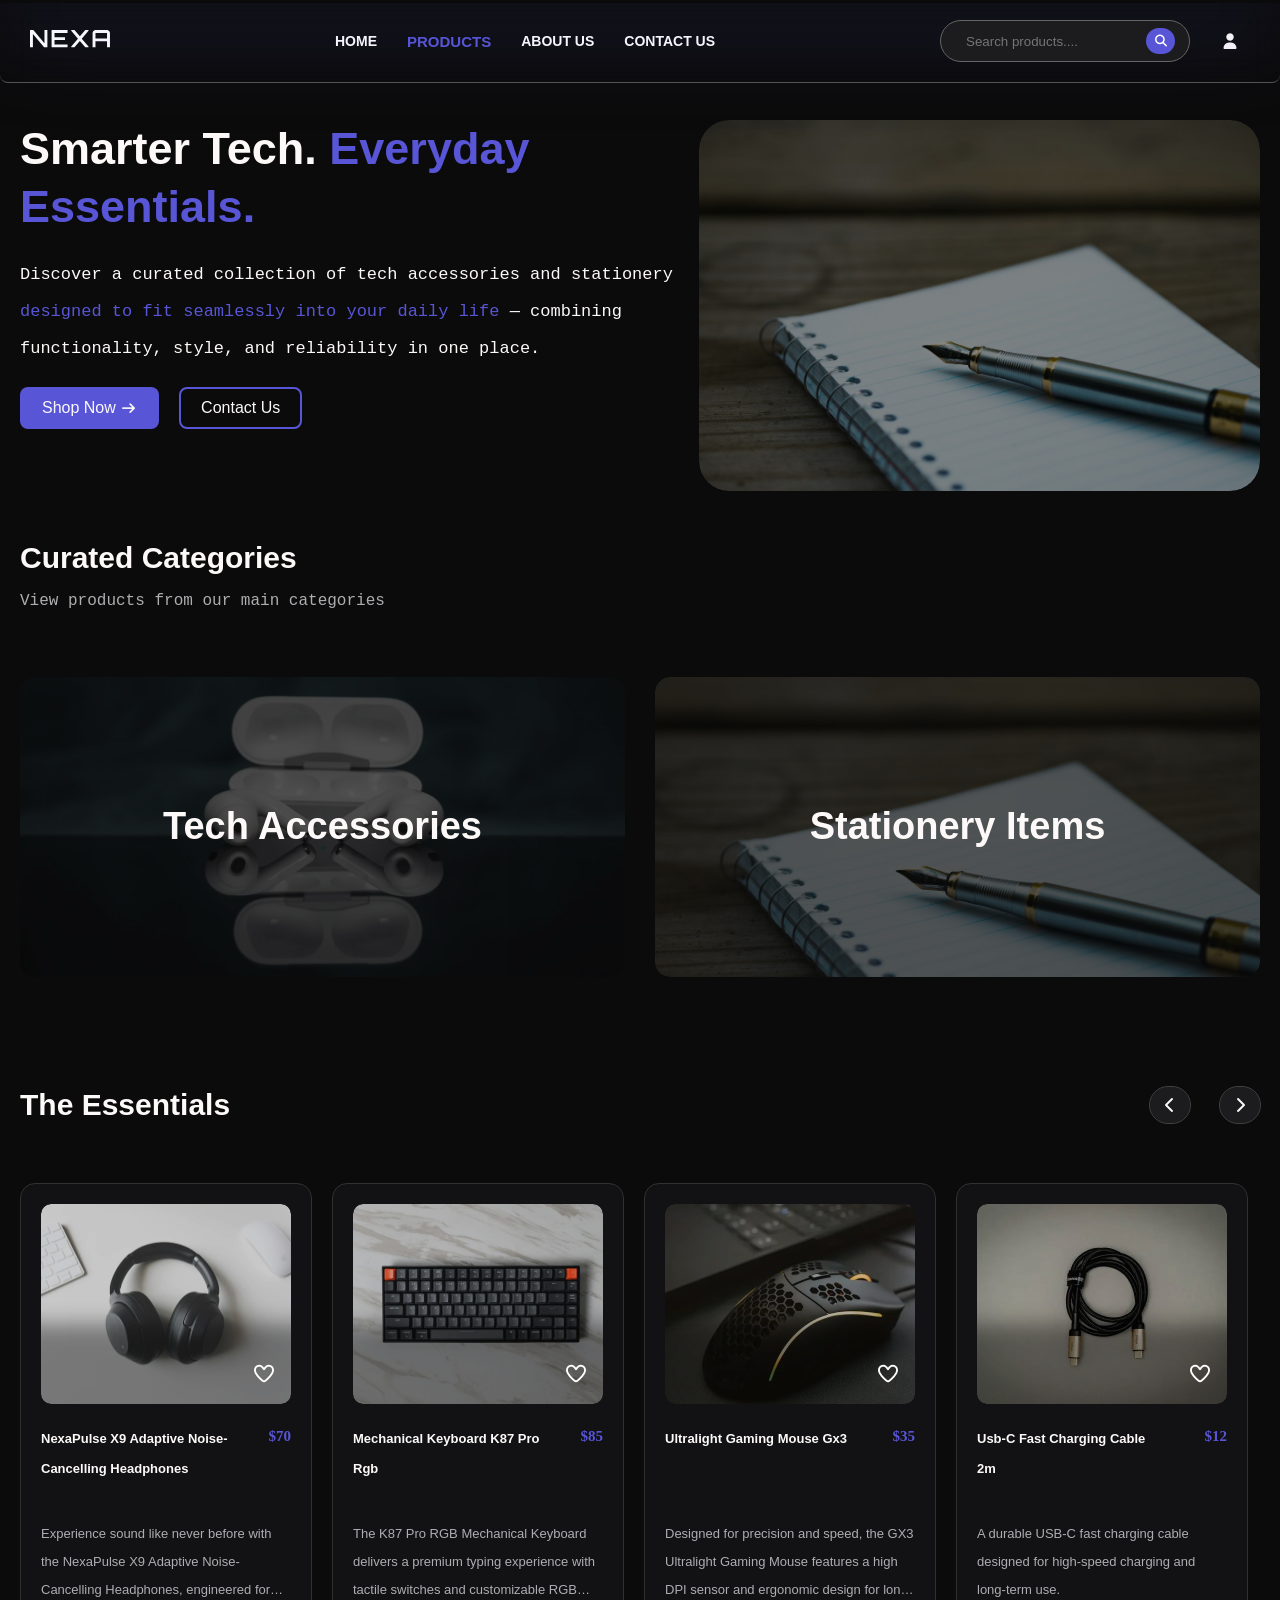
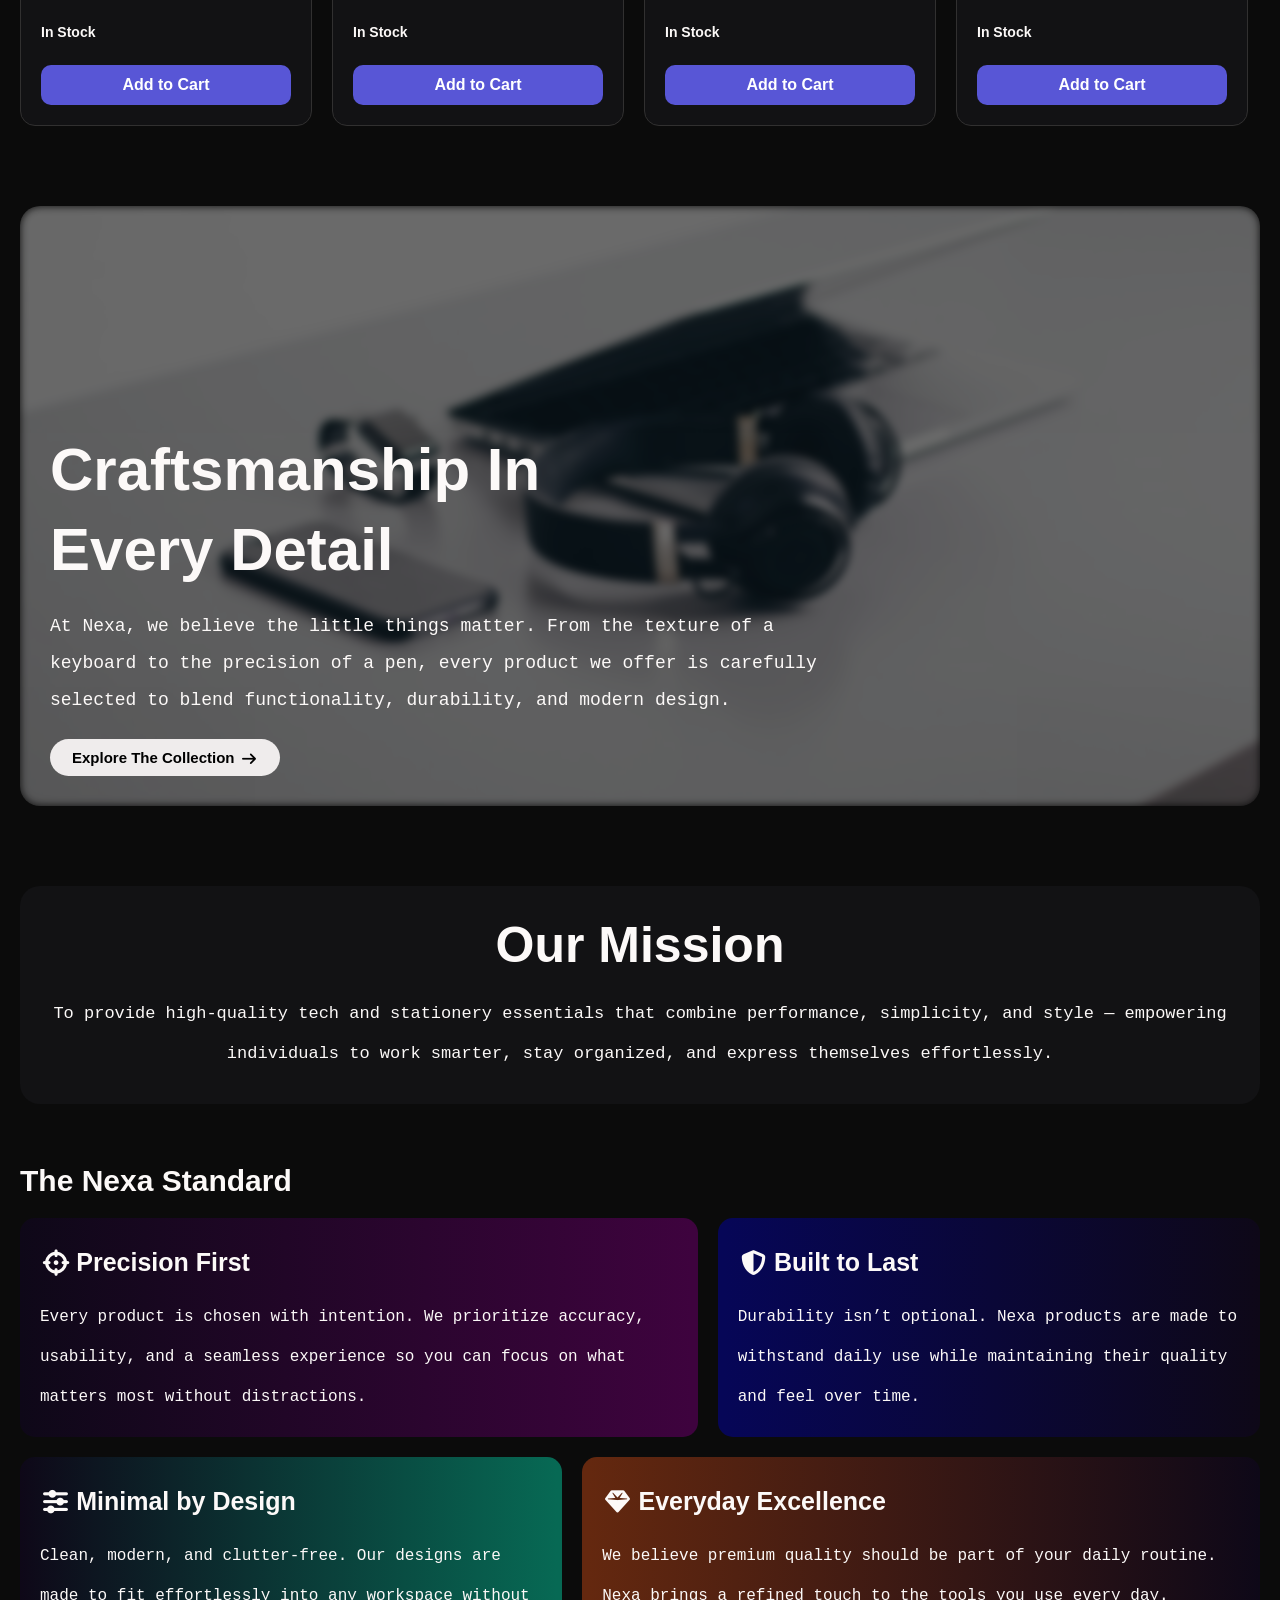
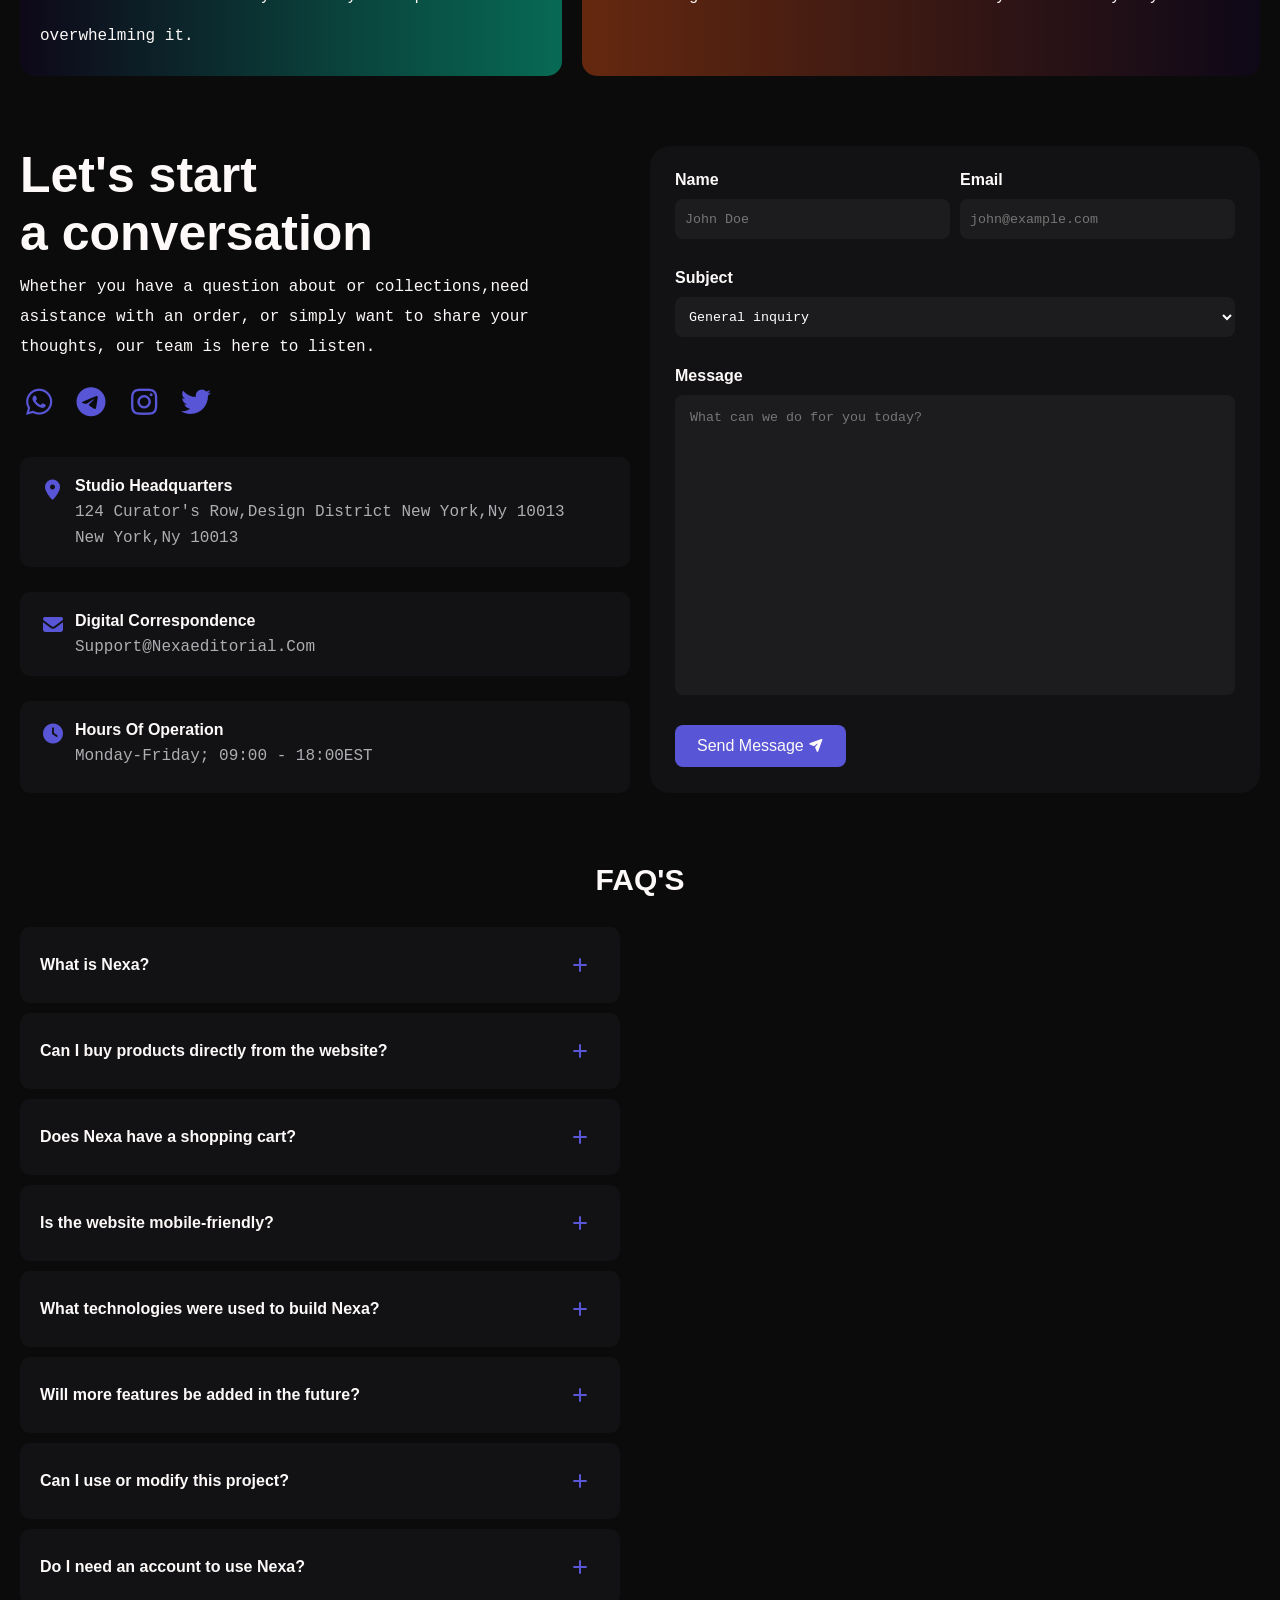
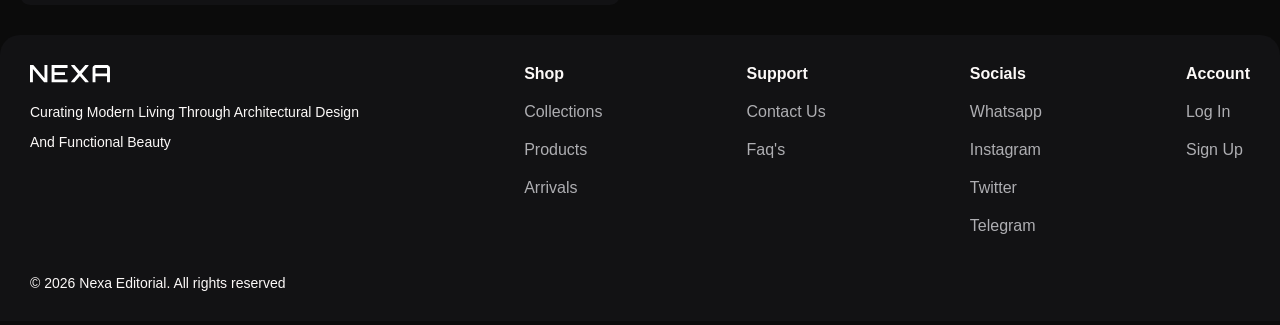
==== commit 891e0582: "made contact us form functional" ====
--- a/index.html
+++ b/index.html
@@ -137,7 +137,7 @@
                                 </div>
                             </div>
                             <p class="stock-condition">In Stock</p>
-                            <a href="FRONTEND/PAGES/USER/login.html" class="add-to-cart-btn">Add to Cart</a>
+                            <a href="FRONTEND/PAGES/USER/login.html" class="add-to-cart-button">Add to Cart</a>
                         </div>
                         <div class="product-container">
                             <div class="product-image-container">
@@ -160,7 +160,7 @@
                                 </div>
                             </div>
                             <p class="stock-condition">In Stock</p>
-                            <a href="FRONTEND/PAGES/USER/login.html" class="add-to-cart-btn">Add to Cart</a>
+                            <a href="FRONTEND/PAGES/USER/login.html" class="add-to-cart-button">Add to Cart</a>
                         </div>
                         <div class="product-container">
                             <div class="product-image-container">
@@ -182,7 +182,7 @@
                                 </div>
                             </div>
                             <p class="stock-condition">In Stock</p>
-                            <a href="FRONTEND/PAGES/USER/login.html" class="add-to-cart-btn">Add to Cart</a>
+                            <a href="FRONTEND/PAGES/USER/login.html" class="add-to-cart-button">Add to Cart</a>
                         </div>
                         <div class="product-container">
                             <div class="product-image-container">
@@ -204,7 +204,7 @@
                                 </div>
                             </div>
                             <p class="stock-condition">In Stock</p>
-                            <a href="FRONTEND/PAGES/USER/login.html" class="add-to-cart-btn">Add to Cart</a>
+                            <a href="FRONTEND/PAGES/USER/login.html" class="add-to-cart-button">Add to Cart</a>
                         </div>
                         <div class="product-container">
                             <div class="product-image-container">
@@ -226,7 +226,7 @@
                                 </div>
                             </div>
                             <p class="stock-condition">In Stock</p>
-                            <a href="FRONTEND/PAGES/USER/login.html" class="add-to-cart-btn">Add to Cart</a>
+                            <a href="FRONTEND/PAGES/USER/login.html" class="add-to-cart-button">Add to Cart</a>
                         </div>
                         <div class="product-container">
                             <div class="product-image-container">
@@ -247,7 +247,7 @@
                                 </div>
                             </div>
                             <p class="stock-condition">In Stock</p>
-                            <a href="FRONTEND/PAGES/USER/login.html" class="add-to-cart-btn">Add to Cart</a>
+                            <a href="FRONTEND/PAGES/USER/login.html" class="add-to-cart-button">Add to Cart</a>
                         </div>
                     </div>
                 </div>
@@ -370,8 +370,8 @@
                             <label for="message">message</label>
                             <textarea name="message" id="" placeholder="What can we do for you today?"></textarea>
                         </div>
-                        <button type="submit" class="primary-cta cta send-message-btn">send message <i
-                                class="fas fa-paper-plane"></i></button>
+                        <a href="FRONTEND/PAGES/USER/login.html" class="primary-cta cta send-message-btn">send message
+                            <i class="fas fa-paper-plane"></i></a>
                     </form>
                 </div>
             </section>
--- a/FRONTEND/CSS/GLOBAL/style.css
+++ b/FRONTEND/CSS/GLOBAL/style.css
@@ -116,7 +116,6 @@
 
 .primary-cta i {
     font-size: 13px;
-    margin-top: 3px;
 }
 
 .secondary-cta {
@@ -164,7 +163,7 @@
 
 .overlay-active {
     pointer-events: all;
-    opacity: 0.6;
+    opacity: 0.8;
     background-color: black;
 }
 
@@ -184,6 +183,73 @@
     line-height: 32px;
 }
 
+.in-stock {
+    color: var(--secondary-text-color);
+}
+
+.few-units-left {
+    color: var(--warning-color);
+}
+
+.number-stock {
+    /*Less than 15 items left*/
+    color: var(--danger-color);
+}
+
+.out-of-stock {
+    color: var(--disabled-text);
+}
+
+.order-status {
+    padding: 8px 16px;
+    text-transform: capitalize;
+    font-size: 13px;
+    font-weight: 700;
+    border-radius: 20px;
+}
+
+.pending-order-status {
+    background-color: var(--surface-color);
+    color: var(--primary-color);
+}
+
+.confirmed-order-status {
+    background-color: var(--surface-color);
+    color: var(--primary-color);
+}
+
+.shipped-order-status {
+    background-color: var(--secondary-color);
+    color: var(--primary-text-color);
+}
+
+.delivered-order-status {
+    background-color: var(--success-color);
+    color: var(--primary-text-color);
+}
+
+.cancelled-order-status {
+    background-color: var(--surface-color);
+    color: var(--secondary-text-color);
+}
+
+.order-cancel-button {
+    padding: 8px 16px;
+    text-transform: capitalize;
+    font-size: 13px;
+    font-weight: 700;
+    border-radius: 20px;
+    width: fit-content;
+    background-color: var(--danger-color);
+    transition: var(--general-transition);
+    cursor: pointer;
+}
+
+.order-cancel-button:hover {
+    opacity: 0.8;
+}
+
+
 @media(max-width:550px) {
     .section-header {
         font-size: 20px;
--- a/FRONTEND/CSS/GLOBAL/toasts.css
+++ b/FRONTEND/CSS/GLOBAL/toasts.css
@@ -63,6 +63,10 @@
     overflow: hidden;
 }
 
+.toast-message::first-letter {
+    text-transform: uppercase;
+}
+
 .success-toast {
     border: 2px solid var(--success-color);
 
@@ -85,4 +89,8 @@
     .toast-background {
         background-color: var(--warning-color);
     }
+}
+
+.toast-container {
+    z-index: 200;
 }
--- a/FRONTEND/CSS/GLOBAL/products-grid.css
+++ b/FRONTEND/CSS/GLOBAL/products-grid.css
@@ -156,7 +156,7 @@
     color: var(--disabled-text);
 }
 
-.add-to-cart-btn {
+.add-to-cart-button {
     width: 100%;
     height: 40px;
     display: flex;
@@ -173,7 +173,7 @@
     cursor: pointer;
 }
 
-.add-to-cart-btn:hover {
+.add-to-cart-button:hover {
     background-color: var(--secondary-color);
 }
 
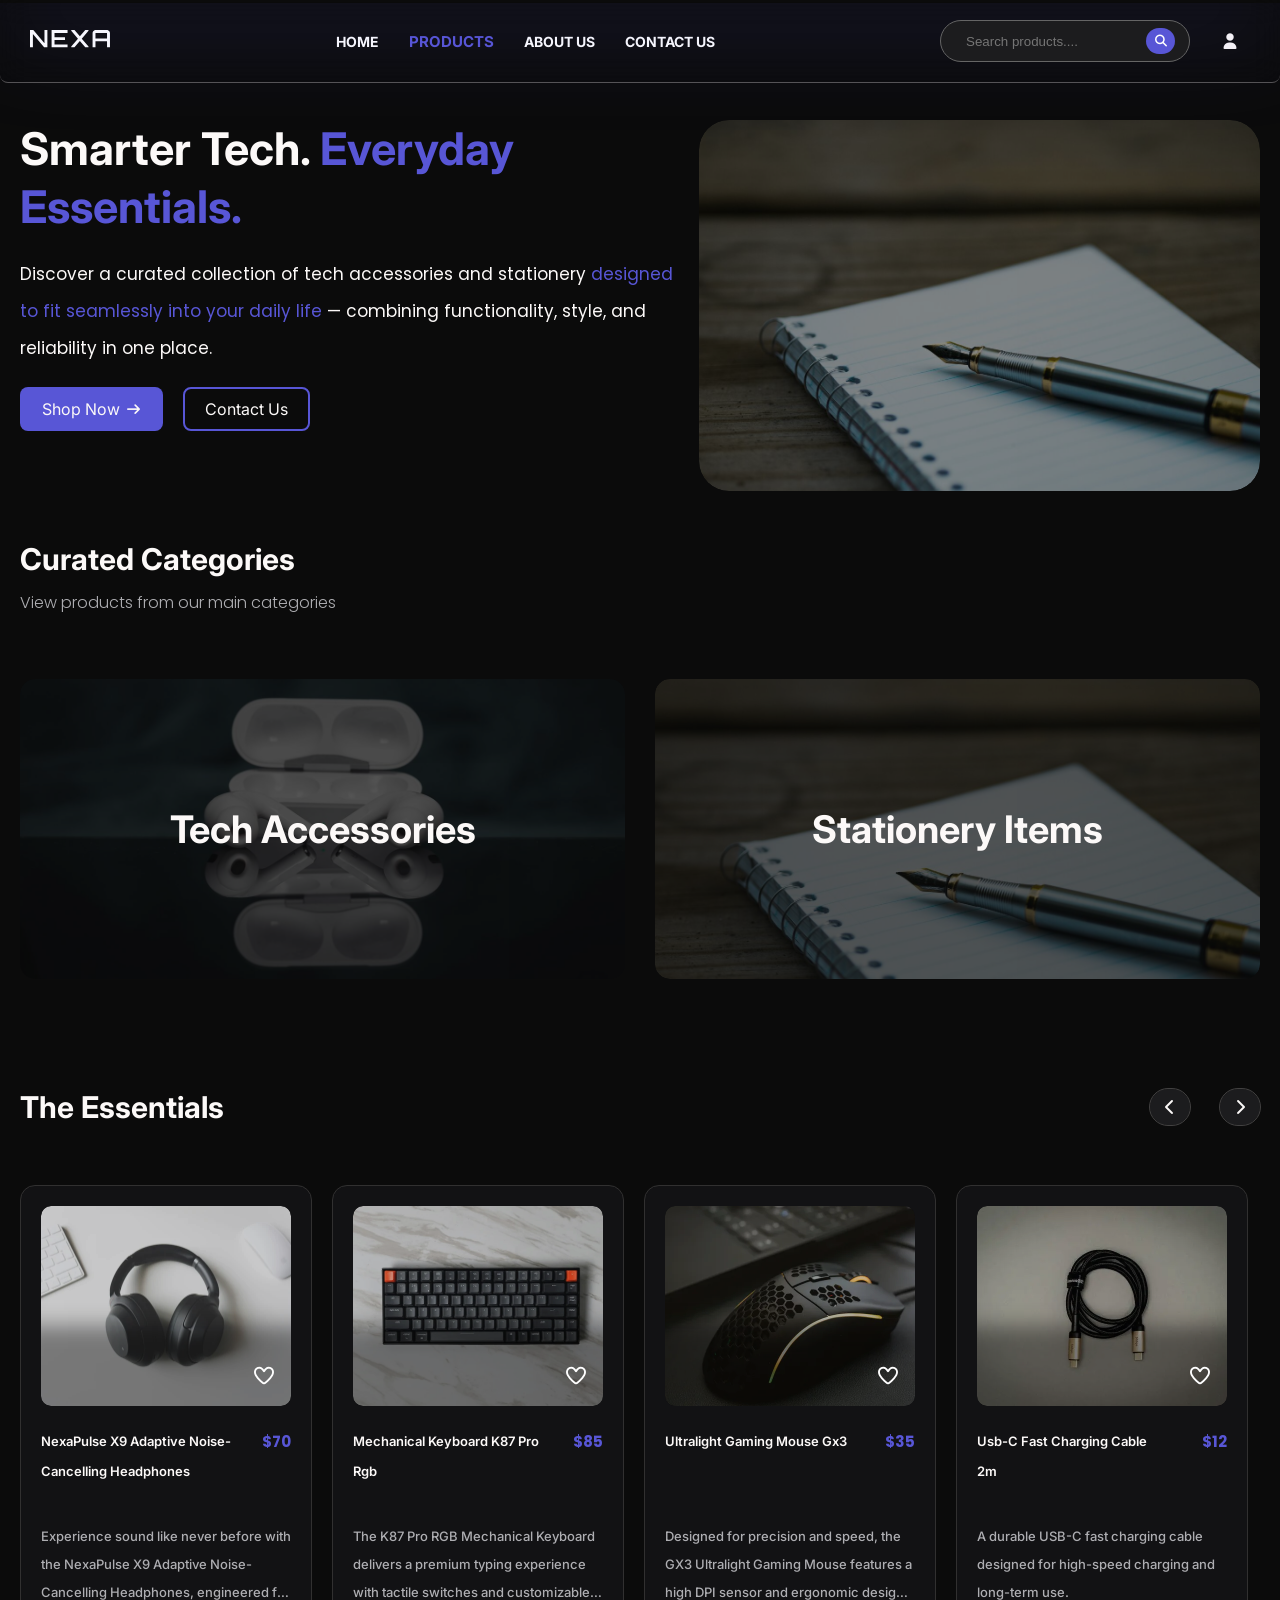
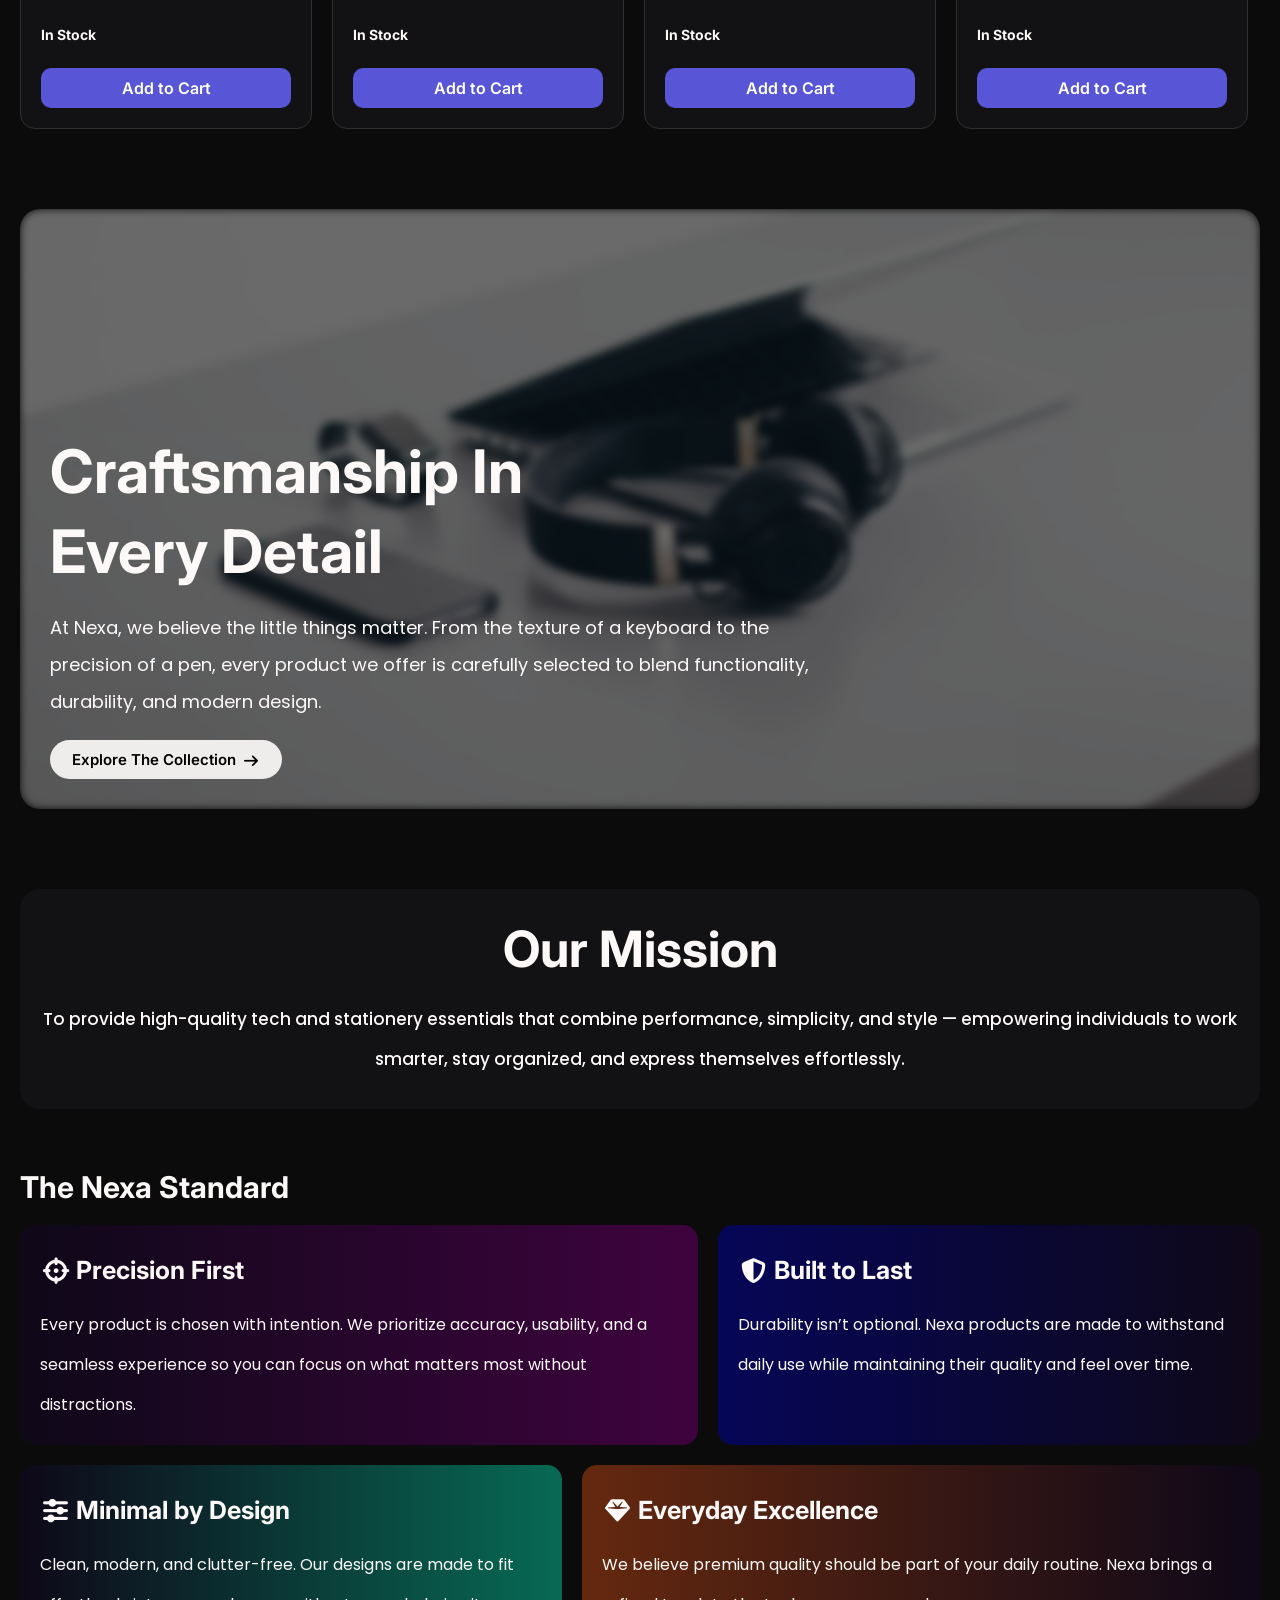
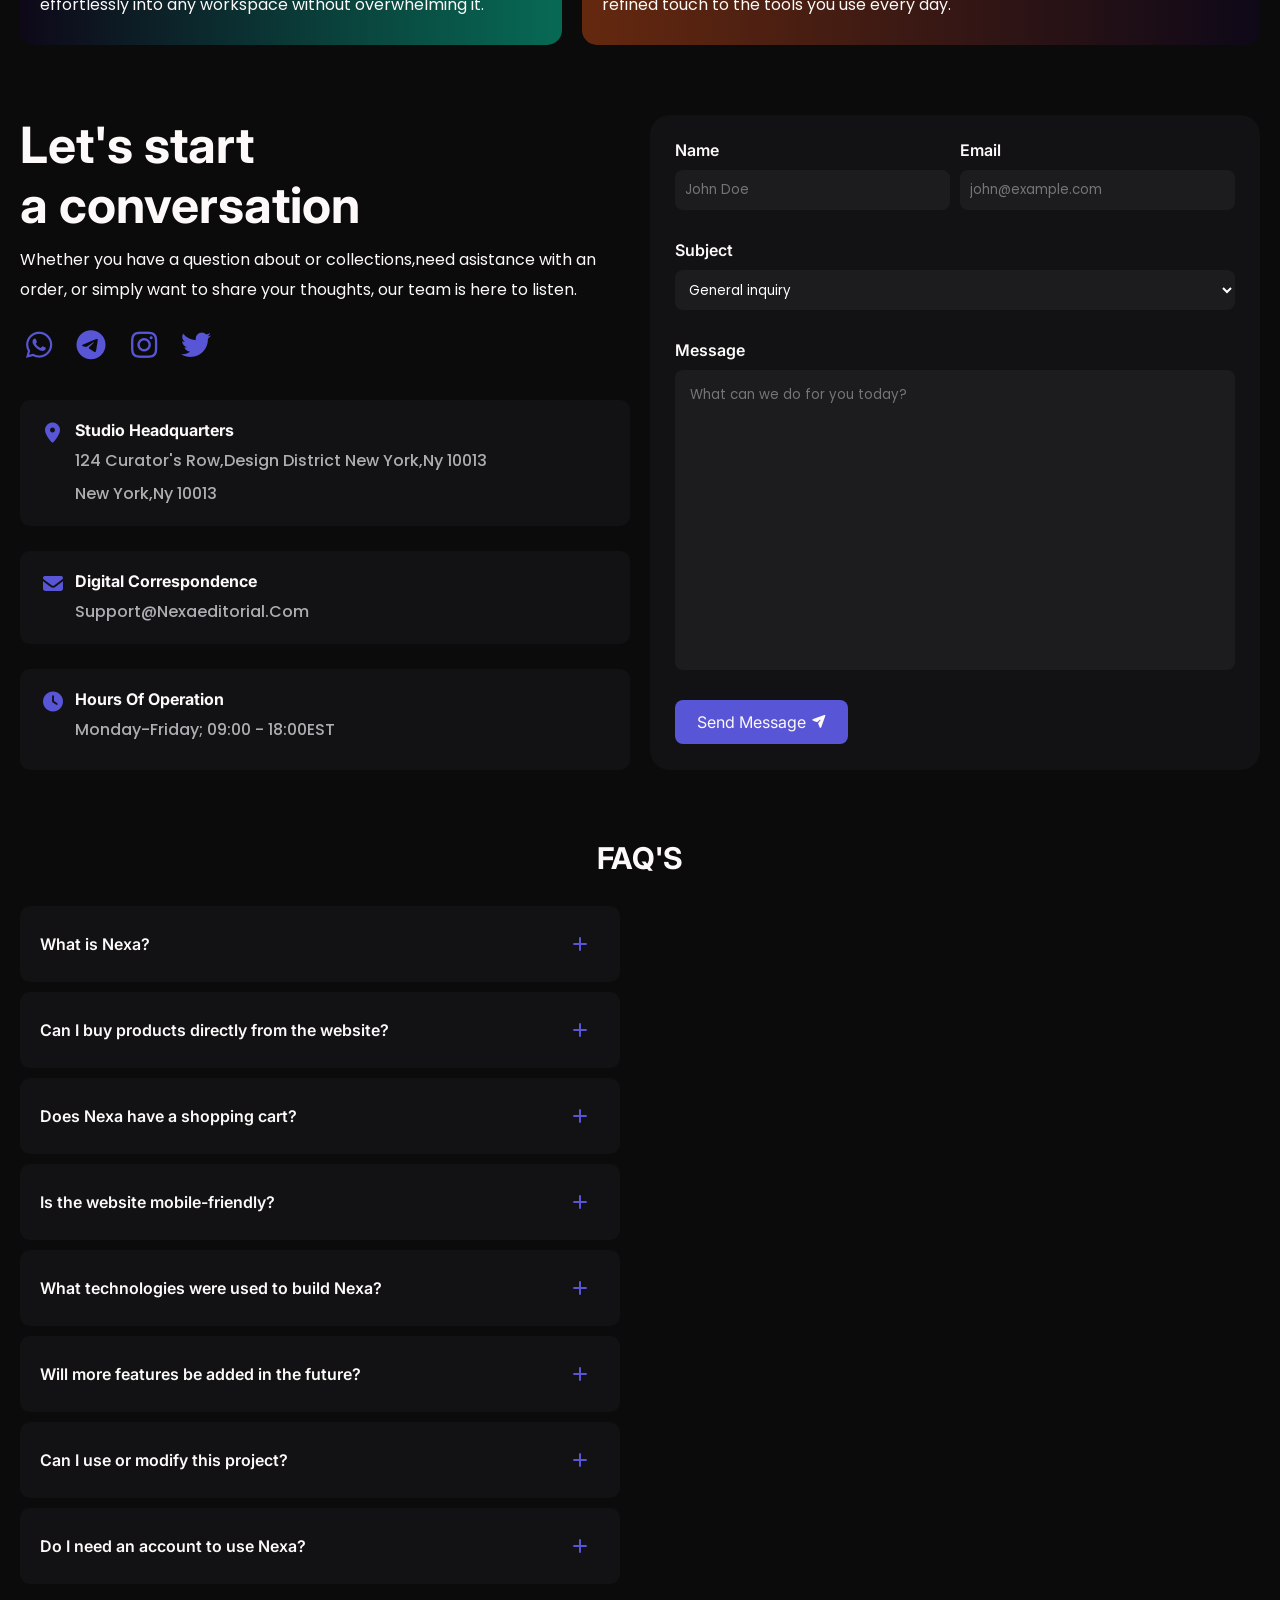
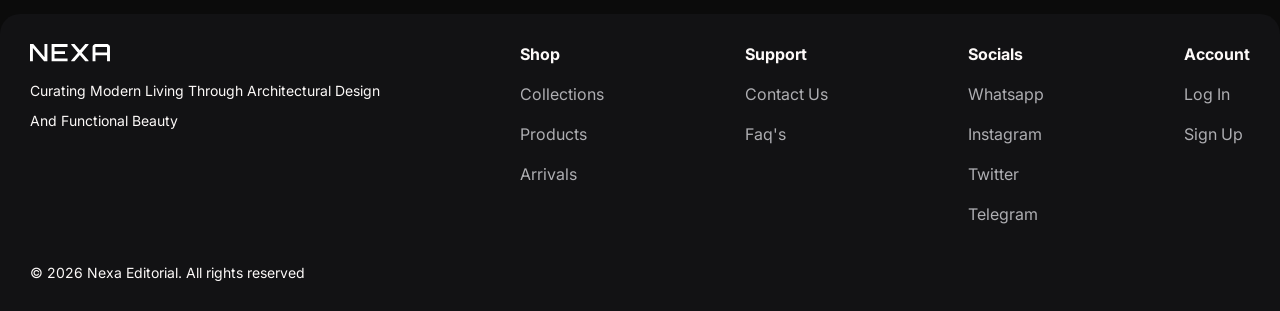
==== commit 033fbb83: "added google fonts cdn link for font families to every page" ====
--- a/index.html
+++ b/index.html
@@ -16,6 +16,12 @@
     <link rel="stylesheet" href="FRONTEND/CSS/CUSTOM/GUEST/index.css">
     <link rel="stylesheet" href="FRONTEND/ASSETS/fontawesome/css/all.min.css">
     <link rel="shortcut icon" href="FRONTEND/ASSETS/IMAGES/favicon-white.svg" type="image/x-icon">
+
+    <link rel="preconnect" href="https://fonts.googleapis.com">
+    <link rel="preconnect" href="https://fonts.gstatic.com" crossorigin>
+    <link
+        href="https://fonts.googleapis.com/css2?family=Inter:ital,opsz,wght@0,14..32,100..900;1,14..32,100..900&family=Poppins:ital,wght@0,100;0,200;0,300;0,400;0,500;0,600;0,700;0,800;0,900;1,100;1,200;1,300;1,400;1,500;1,600;1,700;1,800;1,900&display=swap"
+        rel="stylesheet">
 </head>
 
 <body>
